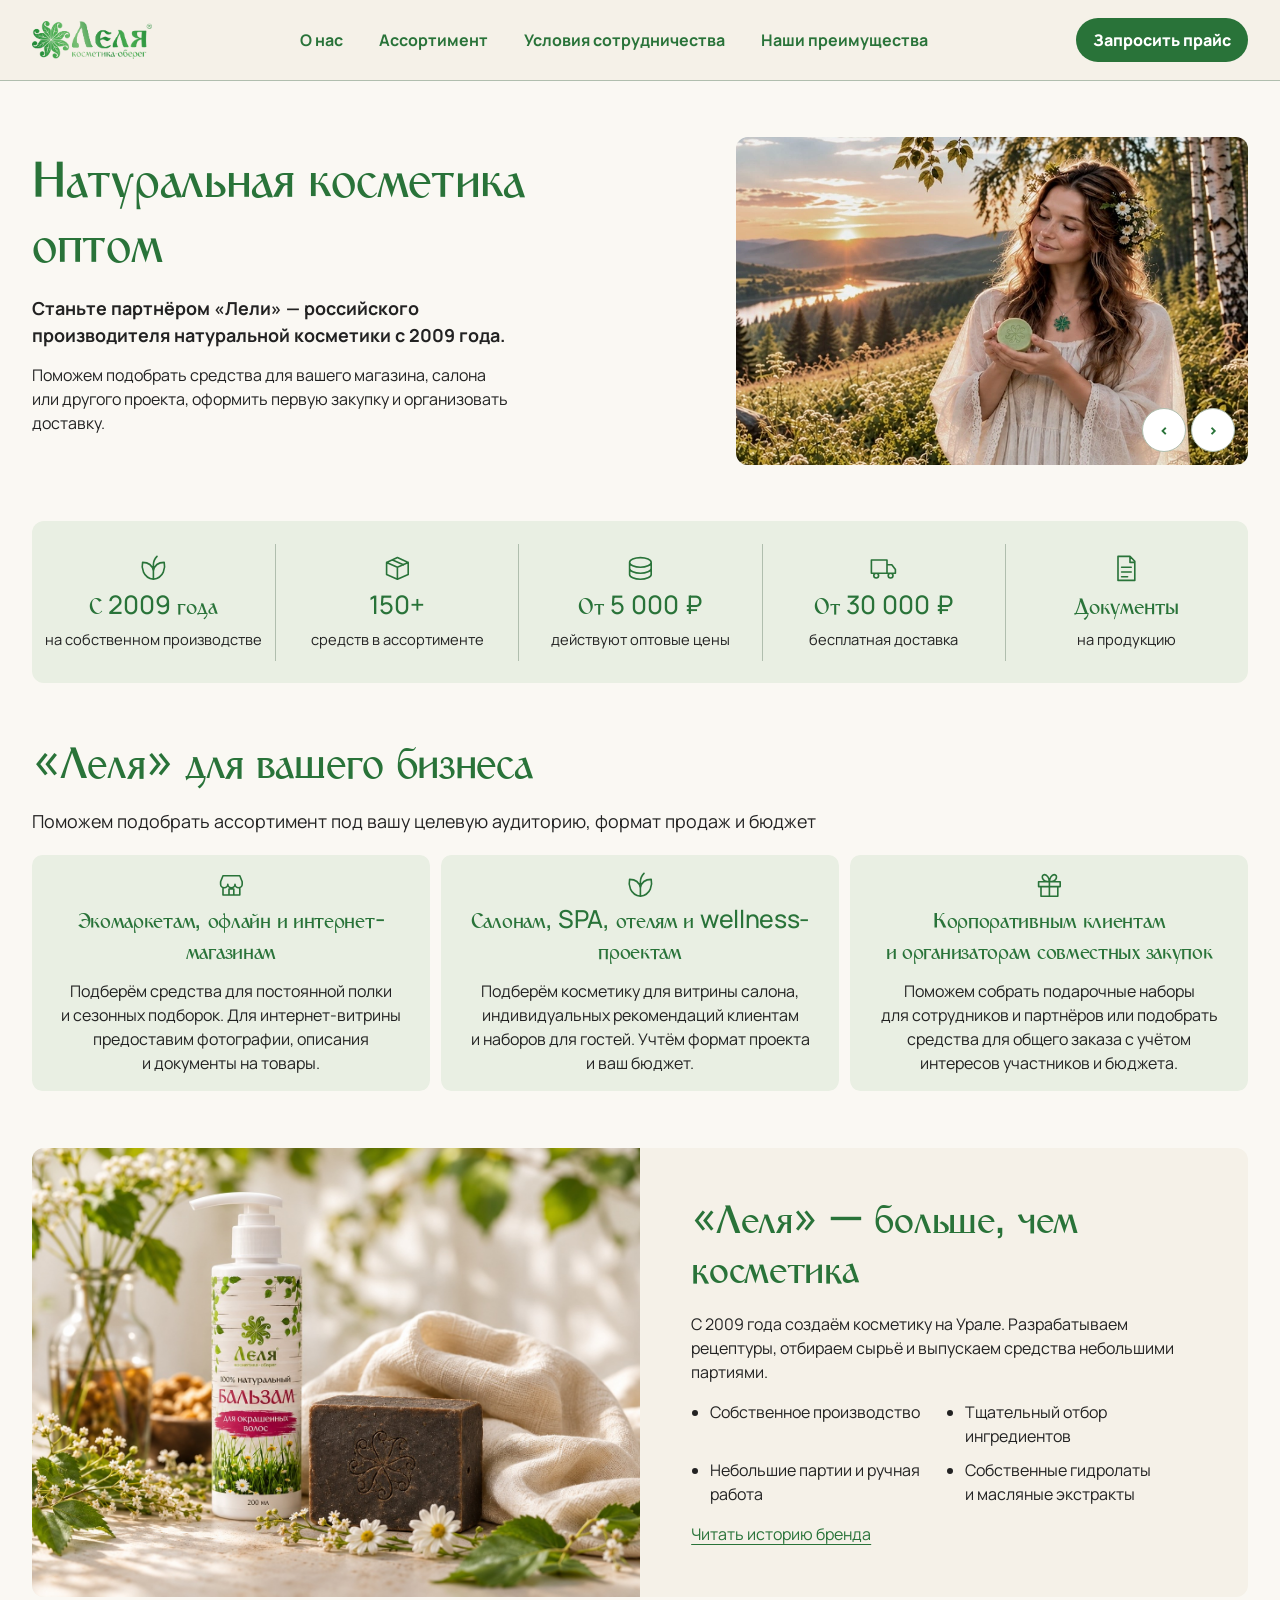
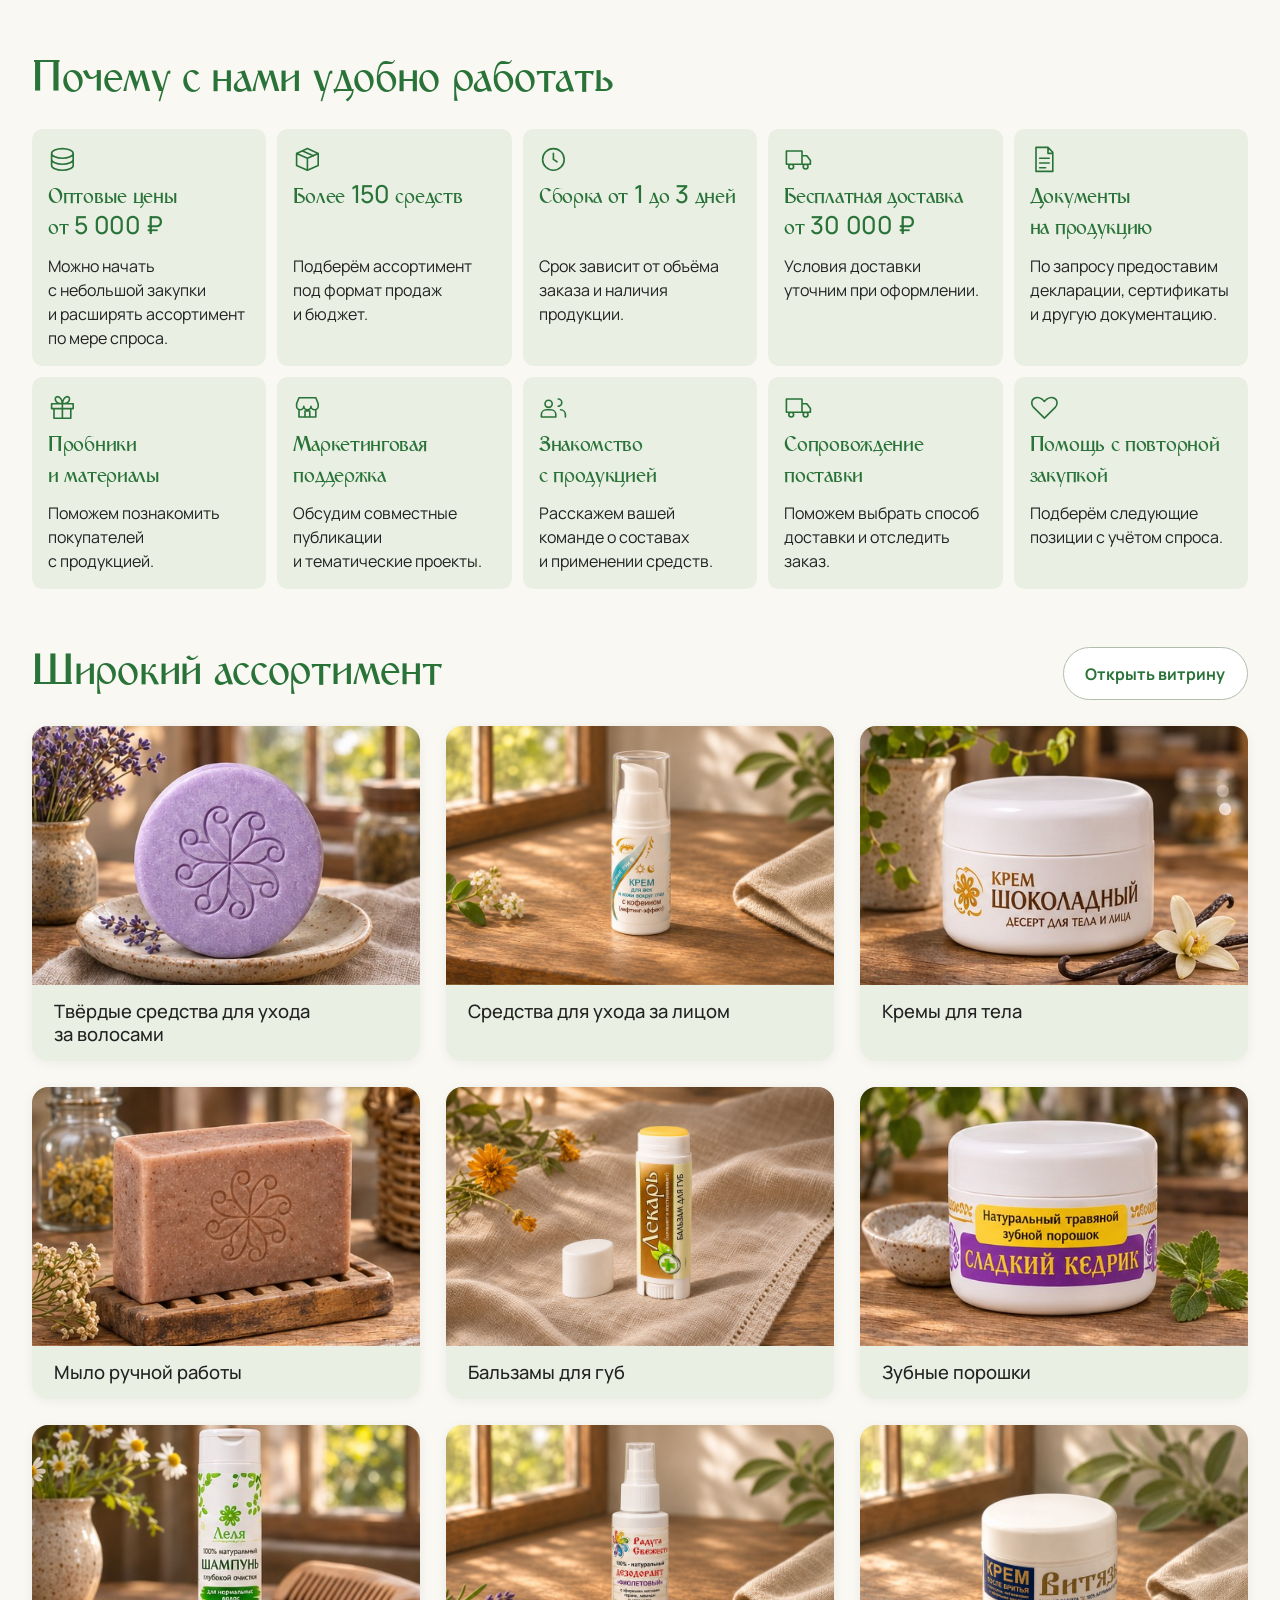
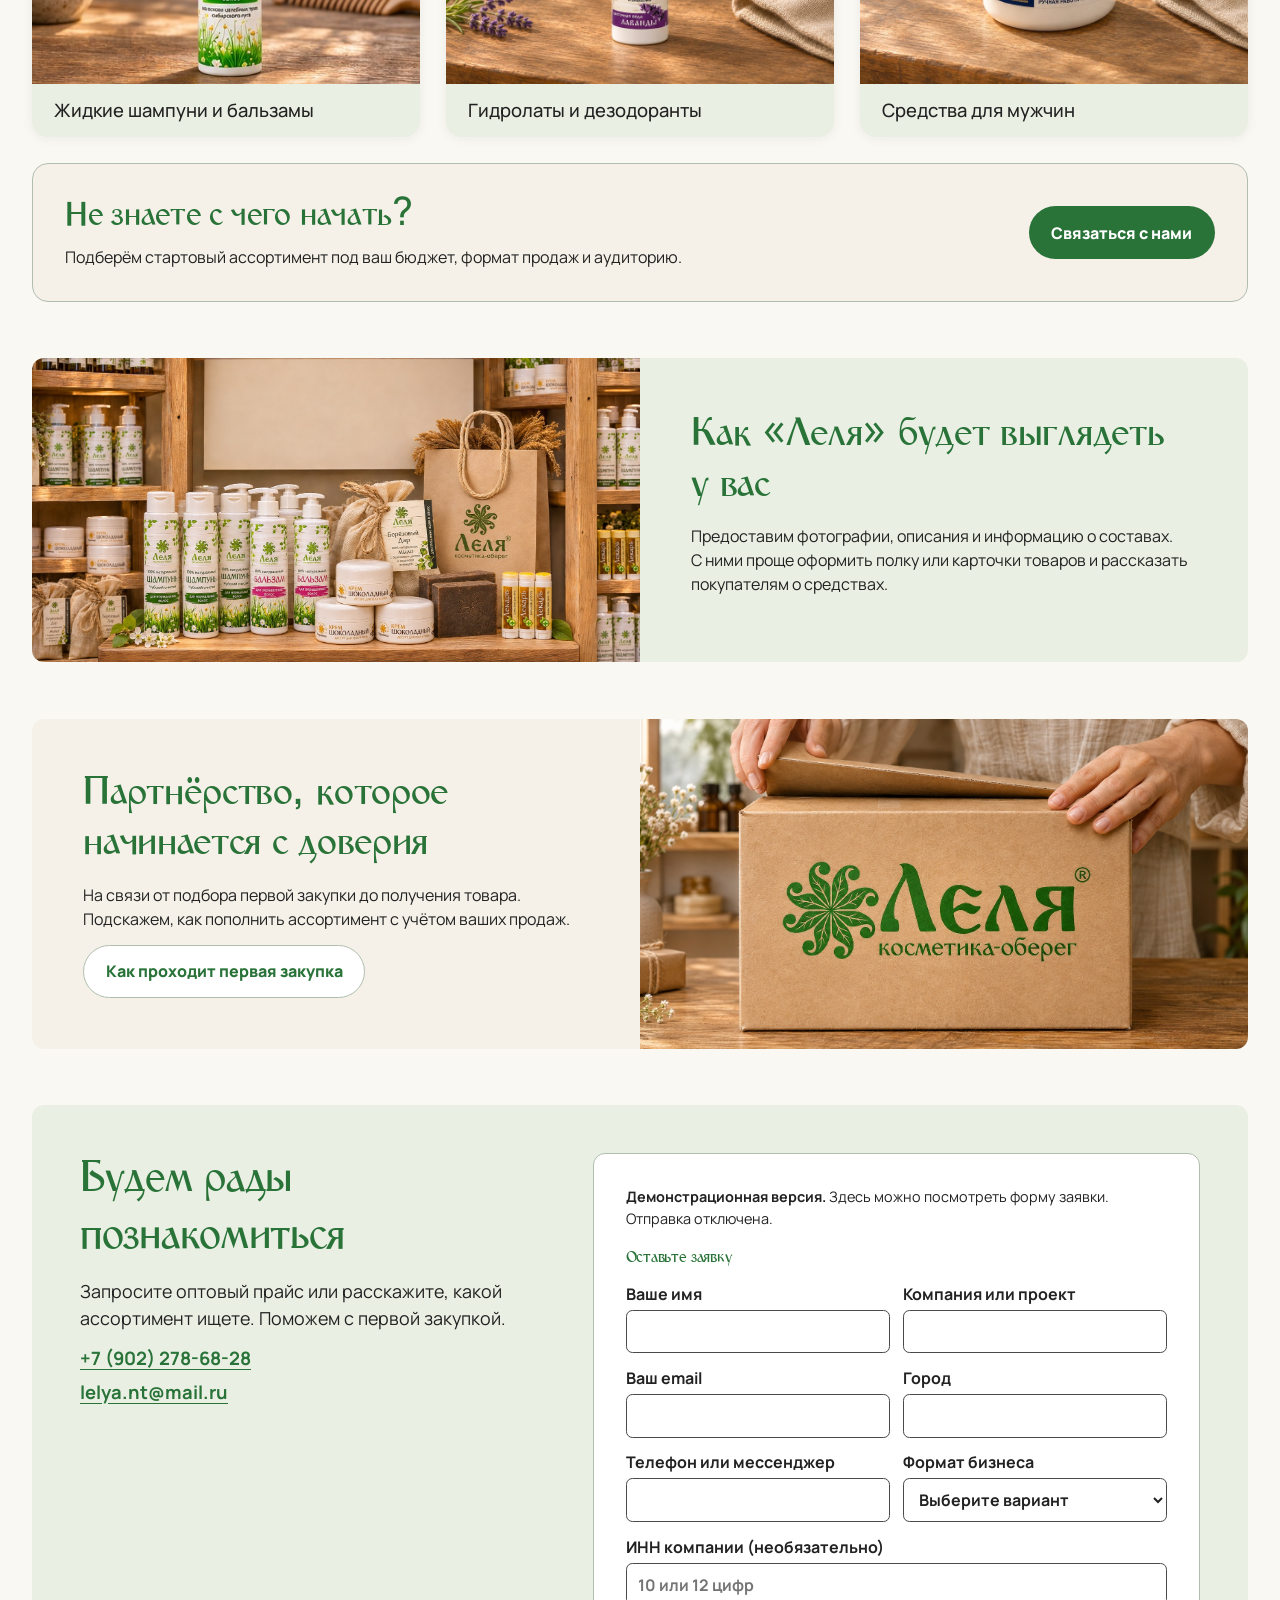
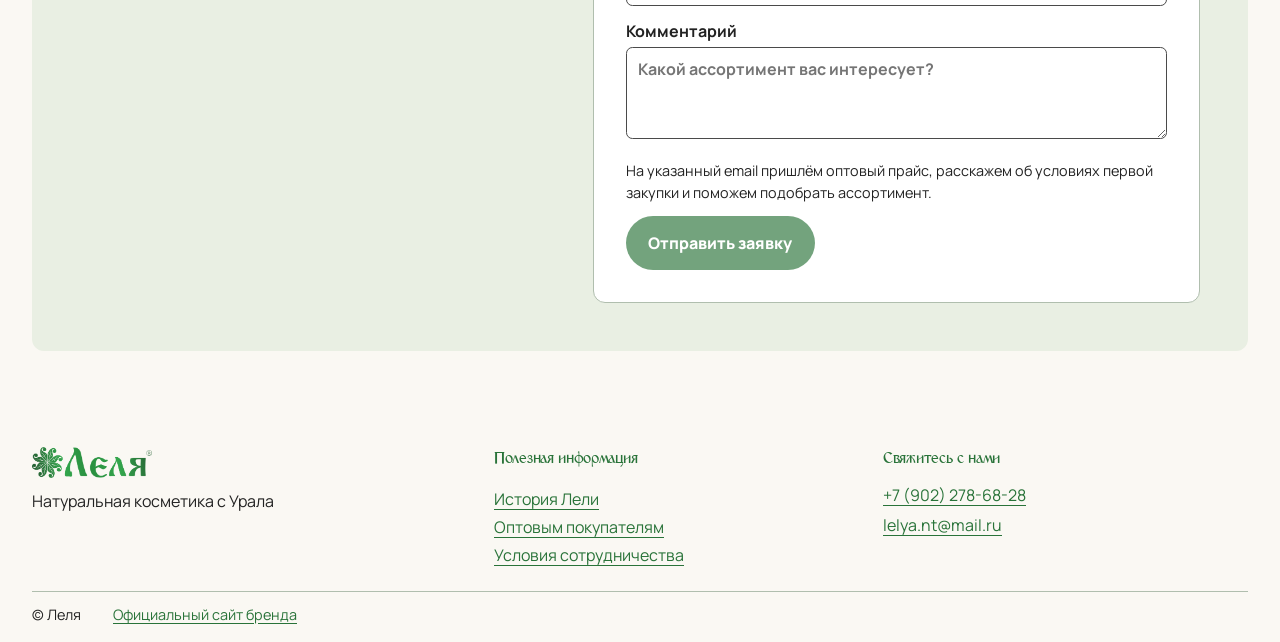
==== index.html @ ae4360c8 "Cap hero image size and version homepage CSS" ====
<!doctype html>
<html lang="ru">
<head>
<meta charset="utf-8">
<meta name="viewport" content="width=device-width, initial-scale=1">
<meta name="description" content="Натуральная косметика «Леля» оптом от производителя с Урала. Запросите прайс и обсудите первую поставку.">
<title>Партнёрам&nbsp;— оптовые закупки натуральной косметики «Леля»</title>
<link rel="icon" href="assets/icon.png">
<link rel="stylesheet" href="https://fonts.googleapis.com/css2?family=Manrope:wght@400;500;600;700;800&amp;display=swap">
<link rel="stylesheet" href="styles.css?v=compact-hero-2">
<script src="carousel.js" defer></script>
</head>
<body id="top" class="partner-home">
<a class="skip" href="#partners">К&nbsp;содержанию</a>
<header class="header">
  <div class="wrap header-inner">
    <a href="#top" aria-label="Леля — начало страницы"><img class="logo" src="assets/logo-header.png" alt="Леля"></a>
    <nav class="desktop-menu" aria-label="Основное меню"><a href="history.html">О&nbsp;нас</a><a href="assortment.html">Ассортимент</a><a href="terms.html">Условия сотрудничества</a><a href="benefits.html">Наши преимущества</a></nav>
    <details class="mobile-menu">
      <summary aria-label="Меню"><span aria-hidden="true"></span></summary>
      <nav aria-label="Основное меню"><a href="history.html">О&nbsp;нас</a><a href="assortment.html">Ассортимент</a><a href="terms.html">Условия сотрудничества</a><a href="benefits.html">Наши преимущества</a></nav>
    </details>
    <a class="button small" href="#contact">Запросить прайс</a>
  </div>
</header>
<main>
  <section id="partners" class="hero wrap" aria-labelledby="hero-title">
    <div class="hero-copy">
      <h1 id="hero-title">Натуральная косметика оптом</h1>
      <p class="intro"><strong>Станьте партнёром «Лели»&nbsp;— российского производителя натуральной косметики с&nbsp;2009&nbsp;года.</strong></p><p>Поможем подобрать средства для&nbsp;вашего магазина, салона или&nbsp;другого проекта, оформить первую закупку и&nbsp;организовать доставку.</p>
    </div>
    <div class="hero-carousel" role="region" aria-label="Косметика «Леля»">
      <img class="carousel-photo carousel-original is-active" src="assets/banner.webp" alt="Фотография из архива бренда «Леля»" fetchpriority="high">
      <img class="carousel-photo" src="assets/hero-daily.jpg" alt="Шампунь, бальзам-кондиционер для жирных волос, мыло, крем и бальзам для губ на столе в мастерской" aria-hidden="true">
      <img class="carousel-photo" src="assets/hero-care.jpg" alt="Два жидких шампуня, фиолетовый твёрдый шампунь и стопка кедрового мыла на столе в мастерской" aria-hidden="true">
      <div class="carousel-controls" hidden>
        <button type="button" data-step="-1" aria-label="Предыдущее фото">‹</button>
        <button type="button" data-step="1" aria-label="Следующее фото">›</button>
      </div>
    </div>
  </section>
  <section class="partner-facts" aria-label="Условия сотрудничества">
    <div class="wrap facts">
      <div><svg class="line-icon" viewBox="0 0 24 24" aria-hidden="true"><path d="M12 21C3 20 2 11 3 7c5 0 8 2 9 7m0 7c9-1 10-10 9-14-5 0-8 2-9 7m0 7V9c0-3 1-5 3-7"/></svg><strong>С&nbsp;2009&nbsp;года</strong><span>на&nbsp;собственном производстве</span></div>
      <div><svg class="line-icon" viewBox="0 0 24 24" aria-hidden="true"><path d="M3 7l9-4 9 4v10l-9 4-9-4Zm0 0 9 4 9-4m-9 4v10m-4-16 9 4"/></svg><strong>150+</strong><span>средств в&nbsp;ассортименте</span></div>
      <div><svg class="line-icon" viewBox="0 0 24 24" aria-hidden="true"><path d="M3 7c0-2 4-4 9-4s9 2 9 4-4 4-9 4-9-2-9-4Zm0 0v5c0 2 4 4 9 4s9-2 9-4V7M3 12v5c0 2 4 4 9 4s9-2 9-4v-5"/></svg><strong>От&nbsp;5&nbsp;000&nbsp;₽</strong><span>действуют оптовые цены</span></div>
      <div><svg class="line-icon" viewBox="0 0 24 24" aria-hidden="true"><path d="M2 5h13v11H2Zm13 4h4l3 4v3h-7M8 18a2 2 0 1 1-4 0 2 2 0 0 1 4 0Zm12 0a2 2 0 1 1-4 0 2 2 0 0 1 4 0Z"/></svg><strong>От&nbsp;30&nbsp;000&nbsp;₽</strong><span>бесплатная доставка</span></div>
      <div><svg class="line-icon" viewBox="0 0 24 24" aria-hidden="true"><path d="M5 2h10l4 4v16H5Zm10 0v5h4M8 11h8m-8 4h8m-8 4h5"/></svg><strong>Документы</strong><span>на&nbsp;продукцию</span></div>
    </div>
  </section>
  <section class="wrap section business" aria-labelledby="business-title">
    <h2 id="business-title">«Леля» для&nbsp;вашего бизнеса</h2>
    <p class="intro">Поможем подобрать ассортимент под&nbsp;вашу целевую аудиторию, формат продаж и&nbsp;бюджет</p>
    <div class="business-grid">
      <article>
        <svg class="line-icon" viewBox="0 0 24 24" aria-hidden="true"><path d="M3 9l2-5h14l2 5M3 9v2a3 3 0 0 0 6 0 3 3 0 0 0 6 0 3 3 0 0 0 6 0V9M5 14v6h14v-6M10 20v-5h4v5"/></svg>
        <h3>Экомаркетам, офлайн и&nbsp;интернет-магазинам</h3>
        <p>Подберём средства для&nbsp;постоянной полки и&nbsp;сезонных подборок. Для&nbsp;интернет-витрины предоставим фотографии, описания и&nbsp;документы на&nbsp;товары.</p>
      </article>
      <article>
        <svg class="line-icon" viewBox="0 0 24 24" aria-hidden="true"><path d="M12 21C3 20 2 11 3 7c5 0 8 2 9 7m0 7c9-1 10-10 9-14-5 0-8 2-9 7m0 7V9c0-3 1-5 3-7"/></svg>
        <h3>Салонам, SPA, отелям и&nbsp;wellness-проектам</h3>
        <p>Подберём косметику для&nbsp;витрины салона, индивидуальных рекомендаций клиентам и&nbsp;наборов для&nbsp;гостей. Учтём формат проекта и&nbsp;ваш бюджет.</p>
      </article>
      <article>
        <svg class="line-icon" viewBox="0 0 24 24" aria-hidden="true"><path d="M3 9h18v4H3zm2 4v8h14v-8m-7-4v12m0-12C5 9 5 3 8 3c2 0 4 3 4 6Zm0 0c7 0 7-6 4-6-2 0-4 3-4 6Z"/></svg>
        <h3>Корпоративным клиентам и&nbsp;организаторам совместных закупок</h3>
        <p>Поможем собрать подарочные наборы для&nbsp;сотрудников и&nbsp;партнёров или&nbsp;подобрать средства для&nbsp;общего заказа с&nbsp;учётом интересов участников и&nbsp;бюджета.</p>
      </article>
    </div>
  </section>
  <section id="about" class="wrap brand-story" aria-labelledby="history-title">
    <img src="assets/partner-brand.jpg" alt="Бальзам для окрашенных волос и дегтярное мыло «Берёзовый дар» среди трав и цветов" loading="lazy" width="1536" height="1024">
    <div class="brand-story-copy">
      <h2 id="history-title">«Леля»&nbsp;— больше, чем косметика</h2>
      <p>С&nbsp;2009&nbsp;года создаём косметику на&nbsp;Урале. Разрабатываем рецептуры, отбираем сырьё и&nbsp;выпускаем средства небольшими партиями.</p>
      <ul class="brand-values"><li>Собственное производство</li><li>Тщательный отбор ингредиентов</li><li>Небольшие партии и&nbsp;ручная работа</li><li>Собственные гидролаты и&nbsp;масляные экстракты</li></ul>
      <a href="history.html">Читать историю бренда</a>
    </div>
  </section>
  <section class="wrap section" aria-labelledby="benefits-title">
    <h2 id="benefits-title">Почему с&nbsp;нами удобно работать</h2>
    <div class="benefits-grid">
      <a class="benefit-link" href="terms.html"><svg class="line-icon" viewBox="0 0 24 24" aria-hidden="true"><path d="M3 7c0-2 4-4 9-4s9 2 9 4-4 4-9 4-9-2-9-4Zm0 0v5c0 2 4 4 9 4s9-2 9-4V7M3 12v5c0 2 4 4 9 4s9-2 9-4v-5"/></svg><h3>Оптовые цены от&nbsp;5&nbsp;000&nbsp;₽</h3><p>Можно начать с&nbsp;небольшой закупки и&nbsp;расширять ассортимент по&nbsp;мере спроса.</p></a>
      <article><svg class="line-icon" viewBox="0 0 24 24" aria-hidden="true"><path d="M3 7l9-4 9 4v10l-9 4-9-4Zm0 0 9 4 9-4m-9 4v10m-4-16 9 4"/></svg><h3>Более 150 средств</h3><p>Подберём ассортимент под&nbsp;формат продаж и&nbsp;бюджет.</p></article>
      <a class="benefit-link" href="terms.html#packing"><svg class="line-icon" viewBox="0 0 24 24" aria-hidden="true"><path d="M12 7v5l3 2m6-2a9 9 0 1 1-18 0 9 9 0 0 1 18 0Z"/></svg><h3>Сборка от&nbsp;1 до&nbsp;3&nbsp;дней</h3><p>Срок зависит от&nbsp;объёма заказа и&nbsp;наличия продукции.</p></a>
      <a class="benefit-link" href="terms.html#shipping"><svg class="line-icon" viewBox="0 0 24 24" aria-hidden="true"><path d="M2 5h13v11H2Zm13 4h4l3 4v3h-7M8 18a2 2 0 1 1-4 0 2 2 0 0 1 4 0Zm12 0a2 2 0 1 1-4 0 2 2 0 0 1 4 0Z"/></svg><h3>Бесплатная доставка от&nbsp;30&nbsp;000&nbsp;₽</h3><p>Условия доставки уточним при&nbsp;оформлении.</p></a>
      <article><svg class="line-icon" viewBox="0 0 24 24" aria-hidden="true"><path d="M5 2h10l4 4v16H5Zm10 0v5h4M8 11h8m-8 4h8m-8 4h5"/></svg><h3>Документы на&nbsp;продукцию</h3><p>По&nbsp;запросу предоставим декларации, сертификаты и&nbsp;другую документацию.</p></article>
      <article><svg class="line-icon" viewBox="0 0 24 24" aria-hidden="true"><path d="M3 9h18v4H3zm2 4v8h14v-8m-7-4v12m0-12C5 9 5 3 8 3c2 0 4 3 4 6Zm0 0c7 0 7-6 4-6-2 0-4 3-4 6Z"/></svg><h3>Пробники и&nbsp;материалы</h3><p>Поможем познакомить покупателей с&nbsp;продукцией.</p></article>
      <article><svg class="line-icon" viewBox="0 0 24 24" aria-hidden="true"><path d="M3 9l2-5h14l2 5M3 9v2a3 3 0 0 0 6 0 3 3 0 0 0 6 0 3 3 0 0 0 6 0V9M5 14v6h14v-6M10 20v-5h4v5"/></svg><h3>Маркетинговая поддержка</h3><p>Обсудим совместные публикации и&nbsp;тематические проекты.</p></article>
      <article><svg class="line-icon" viewBox="0 0 24 24" aria-hidden="true"><path d="M8 12a3 3 0 1 0 0-6 3 3 0 0 0 0 6Zm8-1a3 3 0 1 0 0-6m-2 15v-2a4 4 0 0 0-4-4H6a4 4 0 0 0-4 4v2Zm8 0v-2a4 4 0 0 0-4-4"/></svg><h3>Знакомство с&nbsp;продукцией</h3><p>Расскажем вашей команде о&nbsp;составах и&nbsp;применении средств.</p></article>
      <article><svg class="line-icon" viewBox="0 0 24 24" aria-hidden="true"><path d="M2 5h13v11H2Zm13 4h4l3 4v3h-7M8 18a2 2 0 1 1-4 0 2 2 0 0 1 4 0Zm12 0a2 2 0 1 1-4 0 2 2 0 0 1 4 0Z"/></svg><h3>Сопровождение поставки</h3><p>Поможем выбрать способ доставки и&nbsp;отследить заказ.</p></article>
      <article><svg class="line-icon" viewBox="0 0 24 24" aria-hidden="true"><path d="M12 21 3 12C-2 6 6 0 12 7c6-7 14-1 9 5Z"/></svg><h3>Помощь с&nbsp;повторной закупкой</h3><p>Подберём следующие позиции с&nbsp;учётом спроса.</p></article>
    </div>
  </section>
  <section id="assortment" class="assortment section" aria-labelledby="assortment-title">
    <div class="wrap">
      <div class="assortment-heading"><h2 id="assortment-title">Широкий ассортимент</h2><a class="button button-light" href="assortment.html">Открыть витрину</a></div>
      <div class="assortment-grid">
        <article class="assortment-card">
          <img src="assets/assortment/hair.jpg" width="508" height="337" loading="lazy" decoding="async" alt="">
          <h3>Твёрдые средства для&nbsp;ухода за&nbsp;волосами</h3>
        </article>
        <article class="assortment-card">
          <img src="assets/assortment/face.jpg" width="900" height="600" loading="lazy" decoding="async" alt="Крем для век «Ясные Очи»">
          <h3>Средства для&nbsp;ухода за&nbsp;лицом</h3>
        </article>
        <article class="assortment-card">
          <img src="assets/assortment/body.jpg" width="508" height="337" loading="lazy" decoding="async" alt="">
          <h3>Кремы для&nbsp;тела</h3>
        </article>
        <article class="assortment-card">
          <img src="assets/assortment/soap.jpg" width="508" height="338" loading="lazy" decoding="async" alt="">
          <h3>Мыло ручной работы</h3>
        </article>
        <article class="assortment-card">
          <img src="assets/assortment/lips.jpg" width="900" height="600" loading="lazy" decoding="async" alt="Белый тубус бальзама «Лекарь» с колпачком рядом">
          <h3>Бальзамы для&nbsp;губ</h3>
        </article>
        <article class="assortment-card">
          <img src="assets/assortment/powder.jpg" width="508" height="338" loading="lazy" decoding="async" alt="">
          <h3>Зубные порошки</h3>
        </article>
        <article class="assortment-card">
          <img src="assets/assortment/shampoo.jpg" width="508" height="337" loading="lazy" decoding="async" alt="">
          <h3>Жидкие шампуни и&nbsp;бальзамы</h3>
        </article>
        <article class="assortment-card">
          <img src="assets/assortment/deodorant.jpg" width="900" height="600" loading="lazy" decoding="async" alt="Дезодорант-спрей «Фиолетовый»">
          <h3>Гидролаты и&nbsp;дезодоранты</h3>
        </article>
        <article class="assortment-card">
          <img src="assets/assortment/vityaz.jpg" width="900" height="600" loading="lazy" decoding="async" alt="Крем после бритья с ментолом «Витязь»">
          <h3>Средства для&nbsp;мужчин</h3>
        </article>
      </div>
      <div class="assortment-action">
        <div><h3>Не&nbsp;знаете с&nbsp;чего начать?</h3><p>Подберём стартовый ассортимент под&nbsp;ваш бюджет, формат продаж и&nbsp;аудиторию.</p></div>
        <a class="button" href="#contact">Связаться с&nbsp;нами</a>
      </div>
    </div>
  </section>
  <section class="wrap shelf-story" aria-labelledby="shelf-title">
    <img src="assets/partner-shelf.jpg" alt="Пример выкладки шампуней, бальзамов, кремов и мыла «Леля» на деревянных полках" loading="lazy" width="1774" height="887">
    <div class="brand-story-copy">
      <h2 id="shelf-title">Как «Леля» будет выглядеть у&nbsp;вас</h2>
      <p>Предоставим фотографии, описания и&nbsp;информацию о&nbsp;составах. С&nbsp;ними проще оформить полку или&nbsp;карточки товаров и&nbsp;рассказать покупателям о&nbsp;средствах.</p>
    </div>
  </section>
  <section class="wrap trust-story" aria-labelledby="trust-title">
    <div class="brand-story-copy">
      <h2 id="trust-title">Партнёрство, которое начинается с&nbsp;доверия</h2>
      <p>На&nbsp;связи от&nbsp;подбора первой закупки до&nbsp;получения товара. Подскажем, как пополнить ассортимент с&nbsp;учётом ваших продаж.</p>
      <a class="button button-light" href="terms.html#steps-title">Как проходит первая закупка</a>
    </div>
    <img src="assets/partner-shipping.jpg" alt="Упаковка заказа в фирменную коробку «Леля»" loading="lazy" width="1774" height="887">
  </section>
  <section id="contact" class="contact section" aria-labelledby="contact-title">
    <div class="wrap split">
      <div>
        <h2 id="contact-title">Будем рады познакомиться</h2>
        <p class="intro">Запросите оптовый прайс или&nbsp;расскажите, какой ассортимент ищете. Поможем с&nbsp;первой закупкой.</p>
        <address><a href="tel:+79022786828">+7 (902) 278-68-28</a><a href="mailto:lelya.nt@mail.ru">lelya.nt@mail.ru</a></address>
      </div>
      <div class="demo-request" aria-label="Демонстрационная форма"><p class="form-note"><strong>Демонстрационная версия.</strong> Здесь можно посмотреть форму заявки. Отправка отключена.</p>
        <h3>Оставьте заявку</h3>
        <div class="request-fields">
          <label>Ваше имя <input name="name" autocomplete="name" required maxlength="100"></label>
          <label>Компания или&nbsp;проект <input name="company" autocomplete="organization" maxlength="120"></label>
          <label>Ваш email <input type="email" name="email" autocomplete="email" required maxlength="254"></label>
          <label>Город <input name="city" autocomplete="address-level2" maxlength="100"></label>
          <label>Телефон или&nbsp;мессенджер <input name="direct_contact" maxlength="120"></label>
          <label>Формат бизнеса <select name="business"><option value="">Выберите вариант</option><option>Магазин</option><option>Салон или&nbsp;SPA</option><option>Интернет-магазин</option><option>Маркетплейс</option><option>Отель</option><option>Совместные закупки</option><option>Корпоративный клиент</option><option>Другое</option></select></label>
          <label class="request-wide">ИНН компании (необязательно) <input name="inn" inputmode="numeric" pattern="[0-9]{10}|[0-9]{12}" maxlength="12" title="Введите 10 или 12 цифр" placeholder="10 или 12 цифр"></label>
          <label class="request-wide">Комментарий <textarea name="message" rows="3" maxlength="1000" placeholder="Какой ассортимент вас интересует?"></textarea></label>
        </div>
        <div hidden><label>Сайт компании <input name="website" tabindex="-1" autocomplete="off"></label></div>
        <p class="form-note">На&nbsp;указанный email пришлём оптовый прайс, расскажем об&nbsp;условиях первой закупки и&nbsp;поможем подобрать ассортимент.</p>
        <button type="button" class="button" disabled>Отправить заявку</button>
        <p class="form-note" role="status" id="request-status"></p>
      </div>
    </div>
  </section>
</main>
<footer class="footer">
  <div class="wrap footer-grid">
    <div><a href="#top"><img class="logo" src="assets/logo.png" alt="Леля"></a><p>Натуральная косметика с&nbsp;Урала</p></div>
    <nav aria-label="Полезная информация"><h3>Полезная информация</h3><a href="#about">История Лели</a><a href="#partners">Оптовым покупателям</a><a href="terms.html">Условия сотрудничества</a></nav>
    <div><h3>Свяжитесь с&nbsp;нами</h3><address><a href="tel:+79022786828">+7 (902) 278-68-28</a><a href="mailto:lelya.nt@mail.ru">lelya.nt@mail.ru</a></address></div>
  </div>
  <div class="wrap footer-bottom"><span>©&nbsp;Леля</span><a href="https://milelya.ru/">Официальный сайт бренда</a></div>
</footer>
</body>
</html>
---- styles.css ----
@font-face {
  font-family: Milelya;
  src: url("assets/Milelya.woff2") format("woff2");
  font-style: normal;
  font-weight: 500;
  font-display: swap;
}

:root {
  --ink: #222222;
  --green: #297339;
  --deep: var(--green);
  --cream: #faf8f3;
  --header-cream: #f5f1e8;
  --mist: #e9efe3;
  --line: #b0beae;
  --white: #ffffff;
  --field-line: #4a4a4a;
  --error-ink: #822929;
  --error-background: #f9f2ef;
  --heading-font: Milelya, Manrope, system-ui, sans-serif;
  --section-gap: clamp(2.25rem, 4.4vw, 4rem);
  color: var(--ink);
  background: var(--cream);
  font: 100%/1.5 Manrope, system-ui, sans-serif;
}
* { box-sizing: border-box; }
body { margin: 0; }
html { scroll-padding-top: 6.5rem; }
img { display: block; max-width: 100%; }
a { color: var(--deep); text-underline-offset: .23em; }
a:hover { text-decoration-thickness: 2px; }
:focus-visible { outline: 3px solid var(--green); outline-offset: 4px; }
p { margin: 0 0 .85rem; }
h1, h2, h3 { margin: 0 0 .75rem; font-family: var(--heading-font); font-weight: 500; line-height: 1.1; letter-spacing: -.3px; color: var(--deep); }
h1 { font-size: clamp(2.9rem, 6vw, 5.6rem); }
h2 { font-size: clamp(2.2rem, 4vw, 3.8rem); }
h3 { font-size: 1.2rem; line-height: 1.25; }
.wrap { width: min(76rem, calc(100% - 3rem)); margin-inline: auto; }
.section { padding-block: var(--section-gap); }
.skip { position: absolute; top: .5rem; left: .5rem; transform: translateY(-200%); padding: .6rem; background: white; z-index: 4; }
.skip:focus { transform: none; }
.header { position: sticky; top: 0; z-index: 3; background: var(--header-cream); border-bottom: 1px solid var(--line); }
.header-inner { min-height: 5rem; display: flex; justify-content: space-between; align-items: center; gap: 1rem; }
.logo { width: 7.5rem; height: auto; }
.desktop-menu { display: flex; align-items: center; gap: clamp(.25rem, .8vw, .75rem); }
.mobile-menu { display: none; }
.header nav a { padding: .45rem .75rem; border: 1px solid transparent; border-radius: .65rem; text-decoration: none; font-weight: 700; }
.header nav a:hover { background: var(--mist); }
.header nav a[aria-current] { border-color: var(--line); background: var(--white); }
.button { display: inline-flex; align-items: center; justify-content: center; padding: .85rem 1.35rem; border: 1px solid transparent; border-radius: 2rem; background: var(--green); color: var(--white); font: inherit; font-weight: 800; text-decoration: none; cursor: pointer; }
.button:hover { text-decoration: underline; }
.small { padding: .55rem 1rem; }
@media (prefers-reduced-motion: no-preference) {
  .header-inner > .button { animation: header-price-pulse 5s ease-in-out 4.5s infinite; }
}
@keyframes header-price-pulse {
  0%, 20%, 100% { scale: 1; }
  10% { scale: 1.1; }
}
.hero { display: grid; grid-template-columns: 1fr 1fr; align-items: center; gap: clamp(1.4rem, 4vw, 4rem); padding-block: clamp(2rem, 6vw, 5rem) 3rem; }
.hero-image { width: 100%; height: 100%; min-height: 24rem; max-height: 33rem; object-fit: cover; object-position: 66% center; border-radius: .75rem; background: var(--mist); }
.hero-carousel {
  position: relative;
  width: 100%;
  height: 100%;
  min-height: 24rem;
  max-height: 33rem;
  overflow: hidden;
  touch-action: pan-y pinch-zoom;
  isolation: isolate;
  border-radius: .75rem;
  background: var(--mist);
}
.carousel-photo {
  position: absolute;
  inset: 0;
  width: 100%;
  height: 100%;
  object-fit: cover;
  object-position: center 45%;
  opacity: 0;
  transition: opacity .55s ease;
}
.carousel-photo.is-active { opacity: 1; }
.carousel-original { object-position: 66% center; }
.carousel-controls {
  position: absolute;
  right: .8rem;
  bottom: .8rem;
  display: flex;
  gap: .35rem;
}
.carousel-controls[hidden] { display: none; }
.carousel-controls button {
  min-width: 2.75rem;
  min-height: 2.75rem;
  padding: .25rem .7rem;
  border: 1px solid var(--line);
  border-radius: 2rem;
  background: var(--white);
  color: var(--deep);
  font: inherit;
  font-weight: 800;
  cursor: pointer;
}
@media (prefers-reduced-motion: reduce) {
  .carousel-photo { transition: none; }
}
.eyebrow { color: var(--green); font-size: .9rem; font-weight: 800; letter-spacing: .085em; text-transform: uppercase; }
.intro { max-width: 36rem; font-size: 1.12rem; }
.facts, .partner-copy { grid-column: 1 / -1; }
.facts { display: grid; grid-template-columns: repeat(4, 1fr); padding: 1rem; background: var(--mist); border-radius: .75rem; }
.facts div { padding: .65rem 1rem; }
.facts div + div { border-left: 1px solid var(--line); }
.facts strong, .facts span { display: block; }
.facts strong { font-family: var(--heading-font); font-weight: 500; font-size: clamp(1.4rem, 3vw, 2.4rem); color: var(--deep); }
.facts span { font-size: .92rem; }
.partner-copy, .split { display: grid; grid-template-columns: 1fr 1fr; gap: clamp(1rem, 5vw, 5rem); }
.partner-copy { align-items: start; }
.partner-copy h2 { font-size: clamp(2rem, 3.5vw, 3rem); }
.header-inner > .button:hover, .assortment-action .button:hover, .button-light:hover { text-decoration: none; }
@media (hover: hover) and (pointer: fine) and (prefers-reduced-motion: no-preference) {
  .assortment-action .button, .button-light { transition: scale .2s ease; }
  .assortment-action .button:hover, .button-light:hover { scale: 1.045; }
}
.button-outline { background: transparent; border-color: var(--green); color: var(--green); }
.button-outline:hover { background: var(--mist); }
.button-light { border-color: var(--line); background: var(--white); color: var(--green); text-align: center; }
.button-light:hover { background: var(--mist); }
.assortment-grid {
  display: grid;
  grid-template-columns: repeat(3, minmax(0, 1fr));
  gap: clamp(.85rem, 2vw, 1.6rem);
  margin-top: 1.5rem;
}
.assortment-card {
  display: grid;
  grid-template-rows: auto 1fr;
  min-width: 0;
  overflow: hidden;
  border-radius: 1rem;
  background: var(--mist);
  box-shadow: 0 2px 12px rgb(34 34 34 / 6%);
}
.assortment-card img { width: 100%; height: auto; aspect-ratio: 3 / 2; object-fit: cover; }
.assortment-card h3 {
  margin: 0;
  padding: .95rem clamp(1rem, 2vw, 1.4rem);
  color: var(--ink);
  font-family: Manrope, system-ui, sans-serif;
  font-size: clamp(1rem, 1.5vw, 1.15rem);
  font-weight: 500;
  line-height: 1.25;
  letter-spacing: normal;
  overflow-wrap: break-word;
}
.assortment-action { display: flex; flex-wrap: wrap; align-items: center; gap: .8rem 1.4rem; margin-top: 1.65rem; }
.assortment-action p { margin: 0; }
.assortment-heading { display: flex; align-items: center; justify-content: space-between; flex-wrap: wrap; gap: .5rem 1rem; }
.assortment-heading h2 { margin: 0; }
.assortment-heading a { font-weight: 700; }
.catalog-tools { margin-top: 1.5rem; }
#catalog > .intro { max-width: none; }
.catalog-filters { display: flex; flex-wrap: wrap; gap: .5rem; margin-top: .9rem; }
.catalog-tools[hidden], .catalog-grid [hidden], #catalog-more[hidden] { display: none; }
.catalog-filters button {
  padding: .5rem .9rem;
  border: 1px solid var(--line);
  border-radius: 2rem;
  background: var(--white);
  color: var(--ink);
  font: inherit;
  font-weight: 700;
  cursor: pointer;
}
.catalog-filters button:hover { border-color: var(--green); }
.catalog-filters button[aria-pressed="true"] { border-color: var(--green); background: var(--green); color: var(--white); }
.catalog-card-copy { padding: 1rem 1.25rem; }
.catalog-card-copy h2 { margin: 0; color: var(--ink); font: 500 1rem/1.3 Manrope, system-ui, sans-serif; letter-spacing: normal; }
.catalog-grid { grid-template-columns: repeat(4, minmax(0, 1fr)); }
.catalog-photo {
  width: 100%;
  aspect-ratio: 3 / 4;
  overflow: hidden;
  background: var(--white);
}
.catalog-grid .catalog-photo img {
  width: 100%;
  height: 100%;
  aspect-ratio: auto;
  object-fit: contain;
}
.catalog-card-copy { border-top: 1px solid var(--line); background: var(--white); }
#catalog-count { margin: .85rem 0 0; }
#catalog-more { display: flex; margin: 1.5rem auto 0; }
#catalog .assortment-action { justify-content: space-between; padding: clamp(1.2rem, 3vw, 2rem); border-radius: 1rem; background: var(--header-cream); }
#catalog .assortment-action h2 { font-size: clamp(1.6rem, 3vw, 2.4rem); }
.history { background: var(--mist); }
.timeline article { padding: 1rem 0; border-top: 1px solid var(--line); }
.timeline p { margin-bottom: 0; }
.terms-title { font-size: clamp(2.35rem, 5vw, 4.5rem); }
.terms-steps { margin-block: var(--section-gap); }
.terms-action { margin: 1.5rem 0 0; }
.terms-grid { display: grid; gap: 1rem; margin-top: 1.5rem; }
.terms-card { position: relative; display: grid; grid-template-columns: minmax(0, 3fr) minmax(0, 2fr); align-items: stretch; overflow: hidden; border: 1px solid var(--line); border-radius: .75rem; background: var(--mist); box-shadow: 0 3px 12px rgb(34 34 34 / 8%); }
@media (hover: hover) and (pointer: fine) and (prefers-reduced-motion: no-preference) {
  .terms-card, .benefit-link { transition: scale .25s ease, box-shadow .25s ease; }
  .terms-card:hover, .benefit-link:hover {
    z-index: 1;
    scale: 1.012;
    box-shadow: 0 7px 19px rgb(34 34 34 / 12%);
  }
}
.terms-copy { align-self: center; padding: clamp(1rem, 4vw, 3rem); }
.terms-copy h2 { font-size: clamp(1.75rem, 3vw, 2.8rem); }
.terms-copy p { margin: 0; max-width: 38rem; }
.terms-card img { width: 100%; height: 100%; min-height: 12rem; aspect-ratio: 2 / 1; object-fit: cover; }
form, .demo-request { background: var(--white); padding: clamp(1rem, 3vw, 2rem); border: 1px solid var(--line); border-radius: .75rem; }
.contact { background: var(--mist); }
address { display: grid; justify-items: start; gap: .35rem; font-style: normal; }
.contact address { font-size: 1.15rem; font-weight: 700; }
form label, .demo-request label { display: grid; gap: .25rem; margin-bottom: .8rem; font-weight: 700; }
input, textarea { width: 100%; border: 1px solid var(--field-line); border-radius: .4rem; background: var(--white); padding: .55rem .7rem; color: var(--ink); font: inherit; }
textarea { resize: vertical; }
.form-note { margin: .55rem 0 0; font-size: .9rem; }
.form-note + .button { margin-top: .8rem; }
#request-status:empty { margin: 0; }
#request-status[data-error] { padding: .45rem .65rem; border-radius: .4rem; background: var(--error-background); color: var(--error-ink); }
.footer { padding-block: 2.5rem 1rem; }
.footer-grid { display: grid; grid-template-columns: 1.2fr 1fr 1fr; gap: 1.5rem; }
.footer-grid nav { display: grid; justify-items: start; align-content: start; gap: .25rem; }
.footer-grid p { margin-top: .7rem; }
.footer-bottom { display: flex; flex-wrap: wrap; gap: .6rem 2rem; border-top: 1px solid var(--line); margin-top: 1.5rem; padding-top: .75rem; font-size: .9rem; }
.partner-home main, #history { display: grid; row-gap: var(--section-gap); padding-block: var(--section-gap); }
.partner-home main > section, #history > section { padding-block: 0; }
#history > .history { padding-block: clamp(1.5rem, 3vw, 2.75rem); }
.partner-home .hero {
  grid-template-columns: minmax(0, .9fr) minmax(0, 1.1fr);
  gap: clamp(1.25rem, 4vw, 3.5rem);
}
.partner-home h1 { font-size: clamp(2.65rem, 4.6vw, 4.8rem); }
.partner-home .hero-copy > p:not(.eyebrow) { max-width: 35rem; }
.partner-home .hero-carousel { justify-self: end; width: min(100%, 32rem); height: auto; min-height: 0; max-height: none; aspect-ratio: 25 / 16; }
.line-icon { display: block; width: 1.8rem; height: 1.8rem; fill: none; stroke: var(--green); stroke-width: 1.35; stroke-linecap: round; stroke-linejoin: round; }
.partner-facts .facts {
  grid-template-columns: repeat(5, minmax(0, 1fr));
  padding: 1.4rem 0;
  border-radius: .75rem;
  text-align: center;
}
.partner-facts .facts div { padding: .65rem .5rem; }
.partner-facts .line-icon { margin: 0 auto .45rem; }
.partner-facts .facts strong { font-size: clamp(1.15rem, 2vw, 1.8rem); }
.business-grid, .benefits-grid {
  display: grid;
  grid-template-columns: repeat(3, minmax(0, 1fr));
  gap: .7rem;
  margin-top: 1.25rem;
}
.benefits-grid { grid-template-columns: repeat(5, minmax(0, 1fr)); }
.business .intro { max-width: none; }
.business-grid article, .benefits-grid article, .benefit-link {
  padding: 1rem;
  border-radius: .65rem;
  background: var(--mist);
  overflow-wrap: break-word;
}
.benefit-link { display: block; position: relative; color: inherit; text-decoration: none; }
.benefit-link:focus-visible h3 { text-decoration: underline; text-underline-offset: .2em; }
.business-grid article { text-align: center; }
.business-grid .line-icon { margin: 0 auto .75rem; }
.benefits-grid .line-icon { margin-bottom: .75rem; }
.business-grid h3, .benefits-grid h3 { font-size: clamp(1.2rem, 2vw, 1.55rem); overflow-wrap: break-word; }
.business-grid p, .benefits-grid p { margin: 0; }
@supports (grid-template-rows: subgrid) {
  .business-grid > article, .benefits-grid > article, .benefits-grid > .benefit-link, .partner-steps > li {
    display: grid;
    grid-row: span 3;
    grid-template-rows: subgrid;
    row-gap: .55rem;
    align-items: start;
  }
  .business-grid .line-icon { margin: 0 auto; }
  .benefits-grid .line-icon, .business-grid h3, .benefits-grid h3,
  .partner-steps li::before, .partner-steps li p { margin: 0; }
}
.brand-story, .shelf-story, .trust-story {
  display: grid;
  grid-template-columns: 1fr 1fr;
  align-items: stretch;
  overflow: hidden;
  border-radius: .75rem;
  background: var(--header-cream);
}
.shelf-story { background: var(--mist); }
.brand-story > img, .shelf-story > img, .trust-story > img { width: 100%; height: 100%; max-height: 29rem; object-fit: cover; }
.brand-story-copy { align-self: center; max-width: 40rem; padding: clamp(1.5rem, 4vw, 4rem); }
.brand-story-copy h2 { font-size: clamp(2rem, 3.6vw, 3.25rem); }
.brand-values { display: grid; grid-template-columns: repeat(2, minmax(0, 1fr)); gap: .6rem 1.5rem; padding-left: 1.15rem; }
.partner-home .assortment-action { justify-content: space-between; padding: clamp(1.2rem, 3vw, 2rem); border: 1px solid var(--line); border-radius: 1rem; background: var(--header-cream); }
.partner-home .assortment-action h3 { font-size: clamp(1.85rem, 3.2vw, 2.45rem); line-height: 1.1; margin-bottom: .35rem; }
.partner-steps {
  display: grid;
  grid-template-columns: repeat(6, minmax(0, 1fr));
  gap: 1rem;
  margin: 1.5rem 0 0;
  padding: 0;
  list-style: none;
  counter-reset: step;
}
.partner-steps li { counter-increment: step; }
.partner-steps li::before {
  content: counter(step, decimal-leading-zero);
  display: grid;
  place-items: center;
  width: 2.35rem;
  aspect-ratio: 1;
  margin-bottom: .65rem;
  border: 1px solid var(--line);
  border-radius: 50%;
  color: var(--green);
  font-family: var(--heading-font);
}
.partner-steps p { margin: .3rem 0 0; }
.partner-home .contact { background: transparent; }
.partner-home .contact > .wrap { padding: clamp(1rem, 4vw, 3rem); border-radius: .75rem; background: var(--mist); }
.partner-home .contact .split { grid-template-columns: minmax(0, .85fr) minmax(0, 1.15fr); }
.request-fields { display: grid; grid-template-columns: repeat(2, minmax(0, 1fr)); column-gap: .85rem; }
.request-wide { grid-column: 1 / -1; }
.request-fields select { min-width: 0; width: 100%; border: 1px solid var(--field-line); border-radius: .4rem; background: var(--white); padding: .55rem .7rem; color: var(--ink); font: inherit; }
@media (max-width: 68rem) {
  .benefits-grid, .partner-steps { grid-template-columns: repeat(3, minmax(0, 1fr)); }
  .catalog-grid { grid-template-columns: repeat(3, minmax(0, 1fr)); }
}
@media (max-width: 60rem) {
  .assortment-grid:not(.catalog-grid) { grid-template-columns: repeat(2, minmax(0, 1fr)); }
  html { scroll-padding-top: 8.5rem; }
  .header-inner { position: relative; flex-wrap: wrap; min-height: 0; gap: .5rem; padding-block: .5rem; }
  .header-inner .logo { width: clamp(6.25rem, 24vw, 8rem); }
  .header-inner > .button { min-height: 2.75rem; white-space: nowrap; }
  .desktop-menu { order: 2; width: 100%; justify-content: space-between; flex-wrap: wrap; gap: .4rem .85rem; padding-block: .45rem; border-top: 1px solid var(--line); font-size: .9rem; }
}
@media (max-width: 60rem) and (hover: none) and (pointer: coarse) {
  html { scroll-padding-top: 4.5rem; }
  .header-inner { flex-wrap: nowrap; }
  .header-inner > a:first-child { margin-right: auto; }
  .desktop-menu { display: none; }
  .mobile-menu { display: block; }
  .mobile-menu summary {
    display: grid;
    place-items: center;
    width: 2.75rem;
    height: 2.75rem;
    border: 1px solid var(--line);
    border-radius: .65rem;
    color: var(--green);
    background: var(--white);
    list-style: none;
    cursor: pointer;
  }
  .mobile-menu summary::-webkit-details-marker { display: none; }
  .mobile-menu summary span { width: 1.1rem; height: 2px; background: currentColor; box-shadow: 0 -5px currentColor, 0 5px currentColor; }
  .mobile-menu[open] summary { background: var(--mist); }
  .mobile-menu nav {
    display: grid;
    gap: .2rem;
    position: absolute;
    inset: 100% 0 auto;
    padding: .35rem .8rem;
    border: 1px solid var(--line);
    border-radius: .75rem;
    background: var(--cream);
    box-shadow: 0 6px 22px rgb(34 34 34 / 14%);
  }
  .mobile-menu nav a { display: flex; align-items: center; min-height: 2.75rem; padding: .3rem .5rem; }
}
@media (max-width: 40rem) and (hover: hover) and (pointer: fine) {
  html { scroll-padding-top: 9.5rem; }
  .desktop-menu { display: grid; grid-template-columns: repeat(2, minmax(0, 1fr)); gap: .2rem; }
  .desktop-menu a { padding: .25rem .4rem; }
}
@media (max-width: 56rem) {
  .partner-home .hero { grid-template-columns: 1fr; }
  .partner-home .hero-carousel { justify-self: center; }
  .partner-home .hero-copy > p:not(.eyebrow) { max-width: none; }
  .partner-facts .facts { grid-template-columns: repeat(3, minmax(0, 1fr)); }
  .partner-facts .facts div { border: 0; }
  .request-fields label { min-width: 0; }
}
@media (max-width: 48rem) {
  .wrap { width: calc(100% - 2rem); }
  .hero, .partner-copy, .split, .terms-card { grid-template-columns: 1fr; }
  .business-grid, .partner-home .contact .split, .brand-story, .shelf-story, .trust-story { grid-template-columns: 1fr; }
  .partner-home .hero { gap: 1.15rem; }
  .terms-card img { height: auto; min-height: 0; }
  .hero-image { height: auto; min-height: 0; max-height: none; aspect-ratio: 16 / 9; }
  .brand-story > img, .shelf-story > img, .trust-story > img { height: auto; max-height: none; aspect-ratio: 16 / 9; }
  .catalog-card-copy { padding: .7rem .85rem; }
  .catalog-card-copy h2 { margin: 0; font-size: .95rem; overflow-wrap: anywhere; }
  .catalog-filters button { min-height: 2.75rem; }
  .footer-grid { grid-template-columns: 1fr; }
}
@media (max-width: 44rem) {
  .catalog-grid { grid-template-columns: repeat(2, minmax(0, 1fr)); gap: .75rem; }
}
@media (max-width: 32rem) {
  .assortment-grid:not(.catalog-grid), .partner-steps, .request-fields { grid-template-columns: 1fr; }
  .benefits-grid, .partner-facts .facts, .brand-values { grid-template-columns: repeat(2, minmax(0, 1fr)); }
  .benefits-grid article, .benefit-link { padding: .8rem; }
  .partner-facts .facts div:last-child { grid-column: 1 / -1; }
  .partner-home .contact > .wrap { padding: .85rem; }
  .partner-home .contact .button, .assortment-action .button, .terms-action .button { width: 100%; text-align: center; }
}

.demo-request > .form-note:first-child { margin: 0 0 1rem; }
.demo-request button:disabled { opacity: .65; cursor: default; }
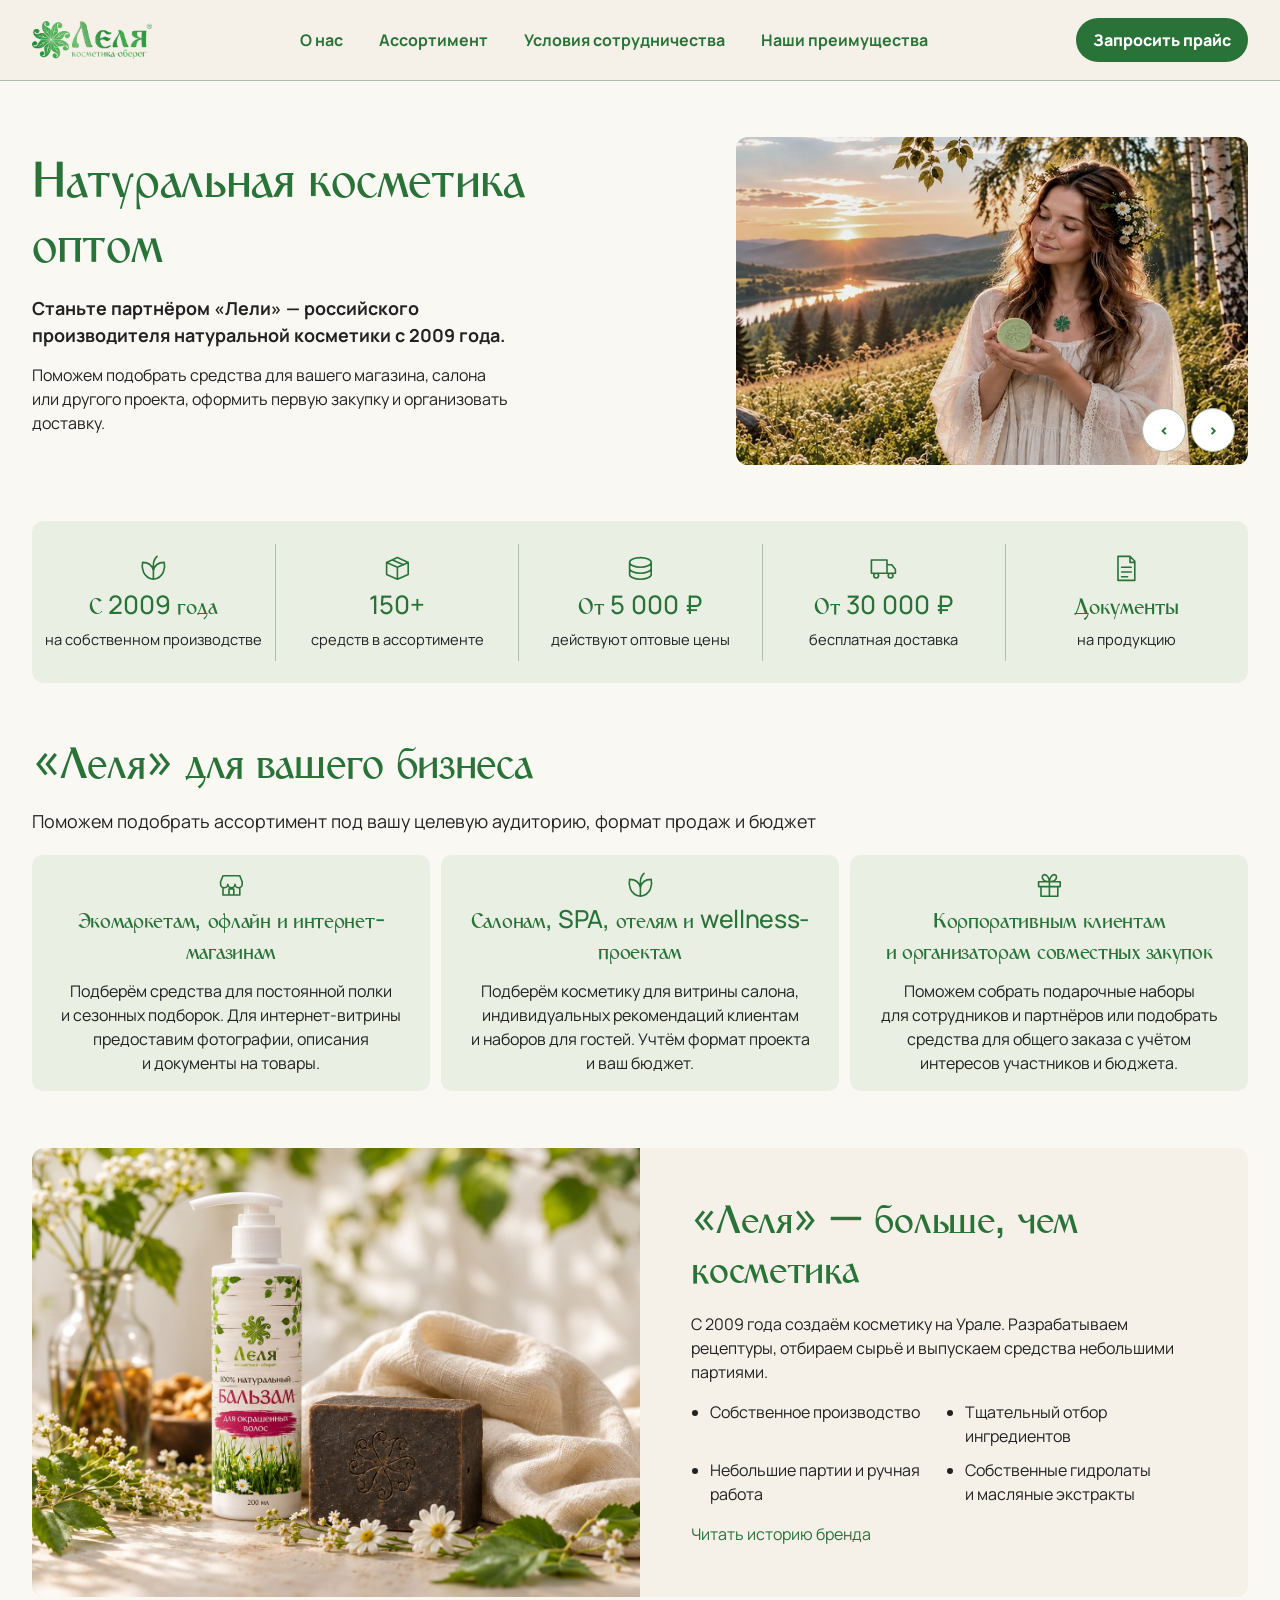
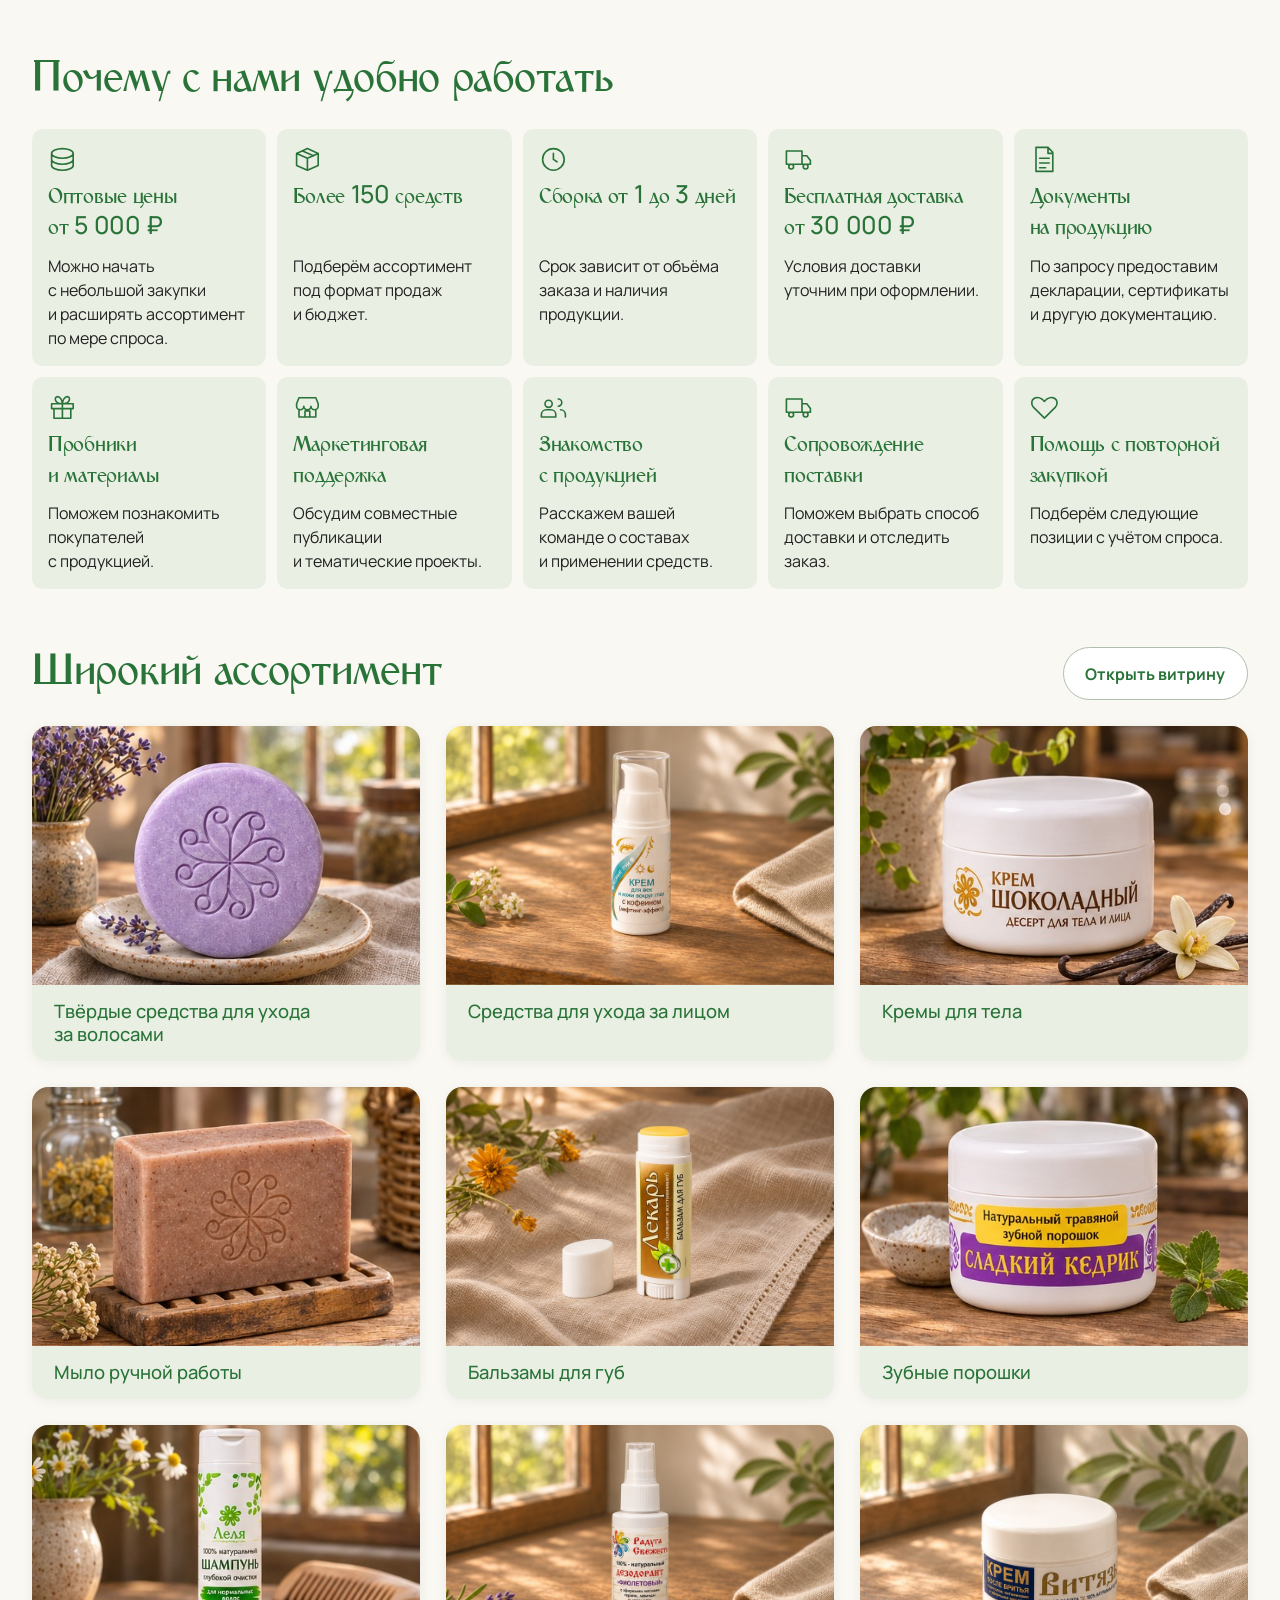
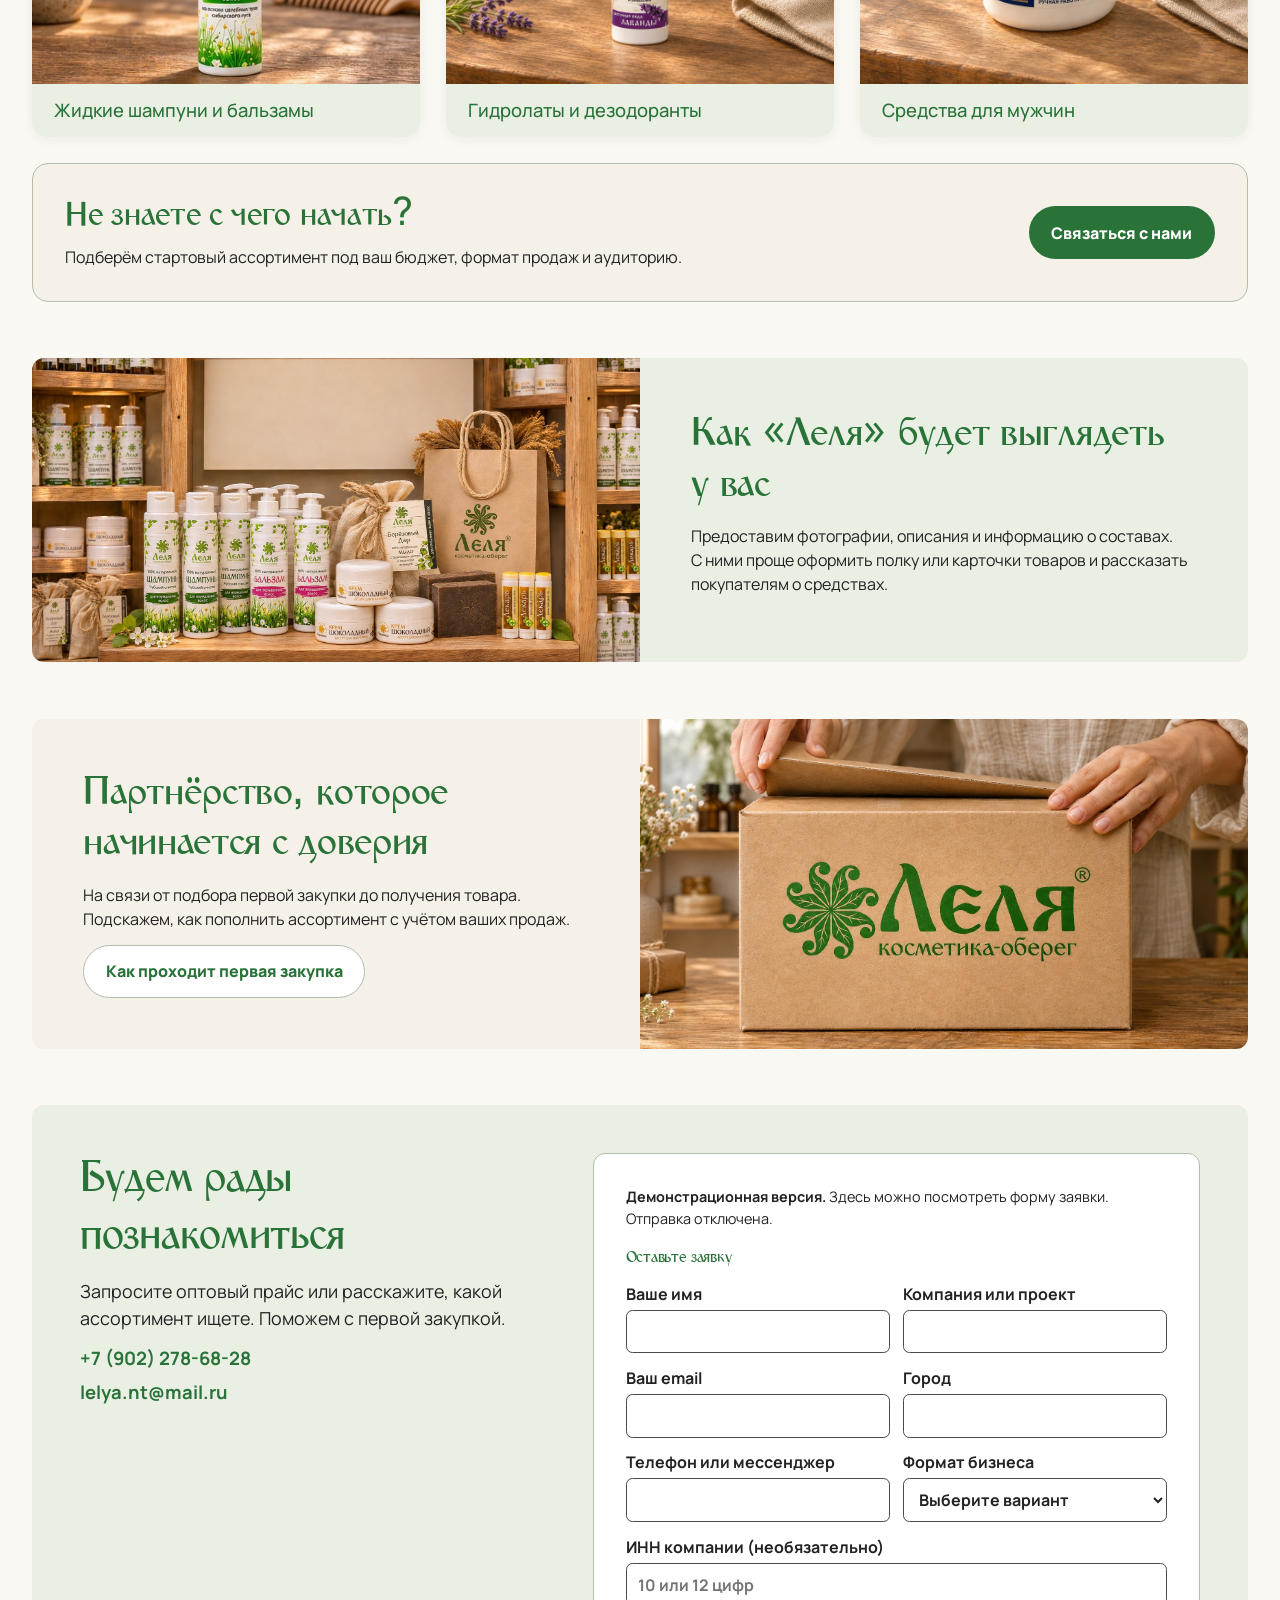
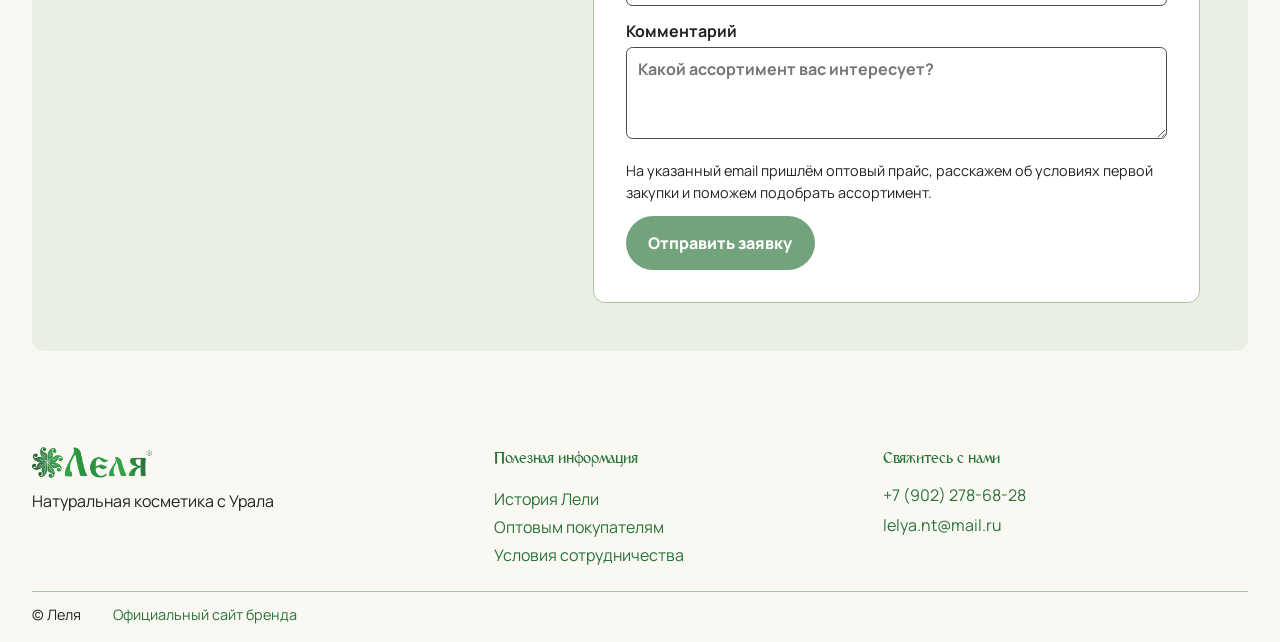
==== commit 83830eae: "Unify link and heading styles and update delivery information" ====
--- a/index.html
+++ b/index.html
@@ -7,7 +7,7 @@
 <title>Партнёрам&nbsp;— оптовые закупки натуральной косметики «Леля»</title>
 <link rel="icon" href="assets/icon.png">
 <link rel="stylesheet" href="https://fonts.googleapis.com/css2?family=Manrope:wght@400;500;600;700;800&amp;display=swap">
-<link rel="stylesheet" href="styles.css?v=compact-hero-2">
+<link rel="stylesheet" href="styles.css?v=brand-links">
 <script src="carousel.js" defer></script>
 </head>
 <body id="top" class="partner-home">
--- a/styles.css
+++ b/styles.css
@@ -9,6 +9,8 @@
 :root {
   --ink: #222222;
   --green: #297339;
+  --green-hover: #205b2d;
+  --link-hover: #dcebd8;
   --deep: var(--green);
   --cream: #faf8f3;
   --header-cream: #f5f1e8;
@@ -28,8 +30,14 @@
 body { margin: 0; }
 html { scroll-padding-top: 6.5rem; }
 img { display: block; max-width: 100%; }
-a { color: var(--deep); text-underline-offset: .23em; }
-a:hover { text-decoration-thickness: 2px; }
+a { color: var(--deep); text-decoration: none; }
+a:not(:where(.button, .benefit-link, .skip, .header nav a, :has(> img))) {
+  border-radius: .35em;
+}
+a:not(:where(.button, .benefit-link, .skip, .header nav a, :has(> img))):is(:hover, :focus-visible) {
+  background: var(--link-hover);
+  box-shadow: 0 0 0 .2em var(--link-hover);
+}
 :focus-visible { outline: 3px solid var(--green); outline-offset: 4px; }
 p { margin: 0 0 .85rem; }
 h1, h2, h3 { margin: 0 0 .75rem; font-family: var(--heading-font); font-weight: 500; line-height: 1.1; letter-spacing: -.3px; color: var(--deep); }
@@ -45,11 +53,12 @@
 .logo { width: 7.5rem; height: auto; }
 .desktop-menu { display: flex; align-items: center; gap: clamp(.25rem, .8vw, .75rem); }
 .mobile-menu { display: none; }
-.header nav a { padding: .45rem .75rem; border: 1px solid transparent; border-radius: .65rem; text-decoration: none; font-weight: 700; }
-.header nav a:hover { background: var(--mist); }
-.header nav a[aria-current] { border-color: var(--line); background: var(--white); }
-.button { display: inline-flex; align-items: center; justify-content: center; padding: .85rem 1.35rem; border: 1px solid transparent; border-radius: 2rem; background: var(--green); color: var(--white); font: inherit; font-weight: 800; text-decoration: none; cursor: pointer; }
-.button:hover { text-decoration: underline; }
+.button, .header nav a { border-radius: 2rem; }
+.header nav a { padding: .45rem .75rem; border: 1px solid transparent; text-decoration: none; font-weight: 700; }
+.header nav a:not([aria-current]):is(:hover, :focus-visible) { background: var(--link-hover); }
+.header nav a[aria-current="page"] { border-color: var(--green); background: var(--green); color: var(--white); }
+.button { display: inline-flex; align-items: center; justify-content: center; padding: .85rem 1.35rem; border: 1px solid transparent; background: var(--green); color: var(--white); font: inherit; font-weight: 800; text-decoration: none; cursor: pointer; }
+.button:not(.button-outline, .button-light):is(:hover, :focus-visible) { background: var(--green-hover); }
 .small { padding: .55rem 1rem; }
 @media (prefers-reduced-motion: no-preference) {
   .header-inner > .button { animation: header-price-pulse 5s ease-in-out 4.5s infinite; }
@@ -119,7 +128,6 @@
 .partner-copy, .split { display: grid; grid-template-columns: 1fr 1fr; gap: clamp(1rem, 5vw, 5rem); }
 .partner-copy { align-items: start; }
 .partner-copy h2 { font-size: clamp(2rem, 3.5vw, 3rem); }
-.header-inner > .button:hover, .assortment-action .button:hover, .button-light:hover { text-decoration: none; }
 @media (hover: hover) and (pointer: fine) and (prefers-reduced-motion: no-preference) {
   .assortment-action .button, .button-light { transition: scale .2s ease; }
   .assortment-action .button:hover, .button-light:hover { scale: 1.045; }
@@ -147,7 +155,6 @@
 .assortment-card h3 {
   margin: 0;
   padding: .95rem clamp(1rem, 2vw, 1.4rem);
-  color: var(--ink);
   font-family: Manrope, system-ui, sans-serif;
   font-size: clamp(1rem, 1.5vw, 1.15rem);
   font-weight: 500;
@@ -166,18 +173,18 @@
 .catalog-tools[hidden], .catalog-grid [hidden], #catalog-more[hidden] { display: none; }
 .catalog-filters button {
   padding: .5rem .9rem;
-  border: 1px solid var(--line);
+  border: 1px solid transparent;
   border-radius: 2rem;
-  background: var(--white);
+  background: transparent;
   color: var(--ink);
   font: inherit;
   font-weight: 700;
   cursor: pointer;
 }
-.catalog-filters button:hover { border-color: var(--green); }
+.catalog-filters button[aria-pressed="false"]:is(:hover, :focus-visible) { background: var(--mist); }
 .catalog-filters button[aria-pressed="true"] { border-color: var(--green); background: var(--green); color: var(--white); }
 .catalog-card-copy { padding: 1rem 1.25rem; }
-.catalog-card-copy h2 { margin: 0; color: var(--ink); font: 500 1rem/1.3 Manrope, system-ui, sans-serif; letter-spacing: normal; }
+.catalog-card-copy h2 { margin: 0; color: var(--deep); font: 500 1rem/1.3 Manrope, system-ui, sans-serif; letter-spacing: normal; }
 .catalog-grid { grid-template-columns: repeat(4, minmax(0, 1fr)); }
 .catalog-photo {
   width: 100%;
@@ -199,10 +206,33 @@
 .history { background: var(--mist); }
 .timeline article { padding: 1rem 0; border-top: 1px solid var(--line); }
 .timeline p { margin-bottom: 0; }
-.terms-title { font-size: clamp(2.35rem, 5vw, 4.5rem); }
-.terms-steps { margin-block: var(--section-gap); }
-.terms-action { margin: 1.5rem 0 0; }
-.terms-grid { display: grid; gap: 1rem; margin-top: 1.5rem; }
+.terms-page { display: grid; gap: var(--section-gap); }
+.terms-intro { display: grid; gap: .75rem; }
+.terms-title { margin: 0; font-size: clamp(2.35rem, 5vw, 4.5rem); }
+.terms-intro p { margin: 0; }
+.terms-steps {
+  display: grid;
+  grid-template-columns: minmax(11rem, 1fr) minmax(0, 3fr);
+  gap: clamp(1.25rem, 3vw, 2.5rem);
+  align-items: start;
+  padding: clamp(1.15rem, 3vw, 2.5rem);
+  background: var(--mist);
+  border-radius: .85rem;
+}
+.terms-steps h2 { margin: 0; font-size: clamp(1.7rem, 3vw, 2.65rem); }
+.terms-steps .partner-steps {
+  grid-template-columns: repeat(3, minmax(0, 1fr));
+  gap: 1.5rem clamp(.8rem, 2vw, 1.5rem);
+  margin: 0;
+}
+@media (max-width: 54rem) {
+  .terms-steps { grid-template-columns: 1fr; }
+}
+@media (max-width: 38rem) {
+  .terms-steps .partner-steps { grid-template-columns: repeat(2, minmax(0, 1fr)); }
+}
+.terms-action { margin: 0; }
+.terms-grid { display: grid; gap: 1rem; }
 .terms-card { position: relative; display: grid; grid-template-columns: minmax(0, 3fr) minmax(0, 2fr); align-items: stretch; overflow: hidden; border: 1px solid var(--line); border-radius: .75rem; background: var(--mist); box-shadow: 0 3px 12px rgb(34 34 34 / 8%); }
 @media (hover: hover) and (pointer: fine) and (prefers-reduced-motion: no-preference) {
   .terms-card, .benefit-link { transition: scale .25s ease, box-shadow .25s ease; }
@@ -213,7 +243,7 @@
   }
 }
 .terms-copy { align-self: center; padding: clamp(1rem, 4vw, 3rem); }
-.terms-copy h2 { font-size: clamp(1.75rem, 3vw, 2.8rem); }
+.terms-copy h2 { font-size: clamp(1.65rem, 2.55vw, 2.45rem); }
 .terms-copy p { margin: 0; max-width: 38rem; }
 .terms-card img { width: 100%; height: 100%; min-height: 12rem; aspect-ratio: 2 / 1; object-fit: cover; }
 form, .demo-request { background: var(--white); padding: clamp(1rem, 3vw, 2rem); border: 1px solid var(--line); border-radius: .75rem; }
@@ -267,7 +297,7 @@
   overflow-wrap: break-word;
 }
 .benefit-link { display: block; position: relative; color: inherit; text-decoration: none; }
-.benefit-link:focus-visible h3 { text-decoration: underline; text-underline-offset: .2em; }
+.benefit-link:is(:hover, :focus-visible) { background: var(--link-hover); }
 .business-grid article { text-align: center; }
 .business-grid .line-icon { margin: 0 auto .75rem; }
 .benefits-grid .line-icon { margin-bottom: .75rem; }
@@ -381,7 +411,7 @@
   .desktop-menu a { padding: .25rem .4rem; }
 }
 @media (max-width: 56rem) {
-  .partner-home .hero { grid-template-columns: 1fr; }
+  .partner-home .hero { grid-template-columns: 1fr; }
   .partner-home .hero-carousel { justify-self: center; }
   .partner-home .hero-copy > p:not(.eyebrow) { max-width: none; }
   .partner-facts .facts { grid-template-columns: repeat(3, minmax(0, 1fr)); }
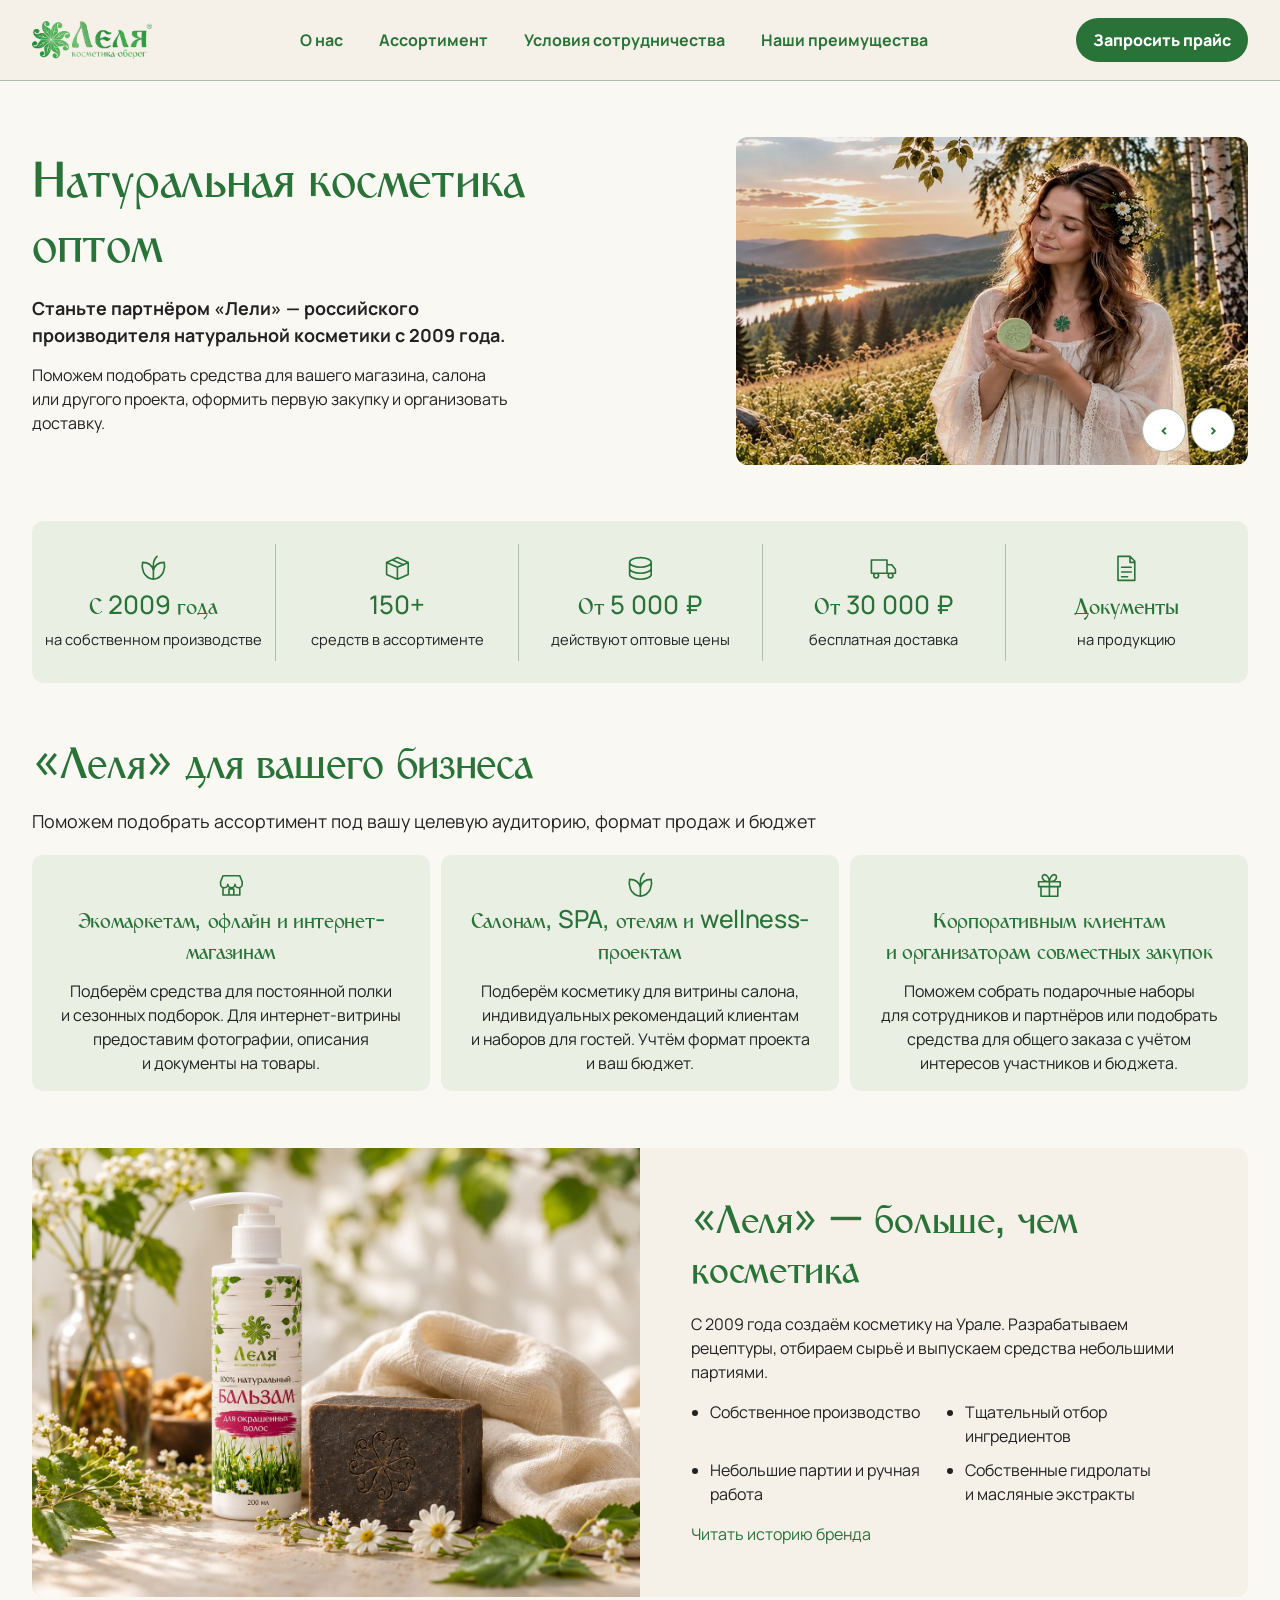
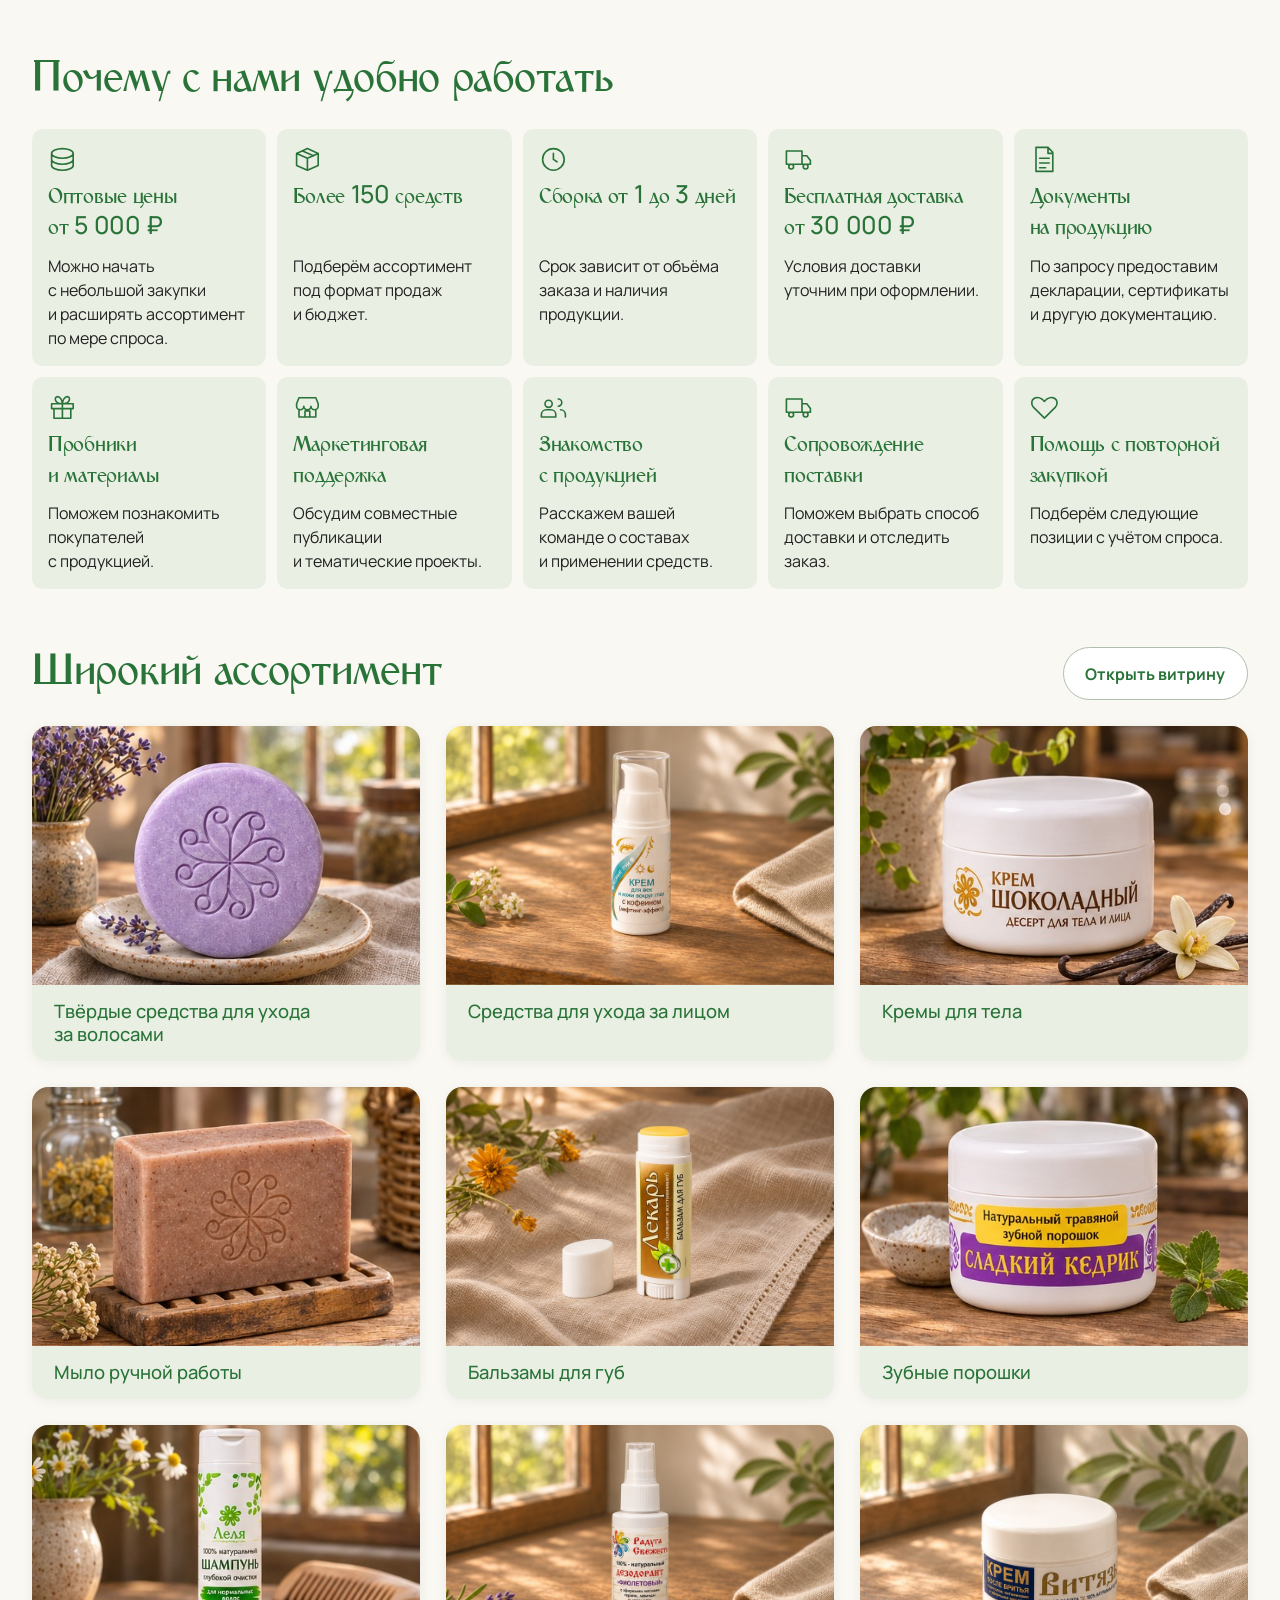
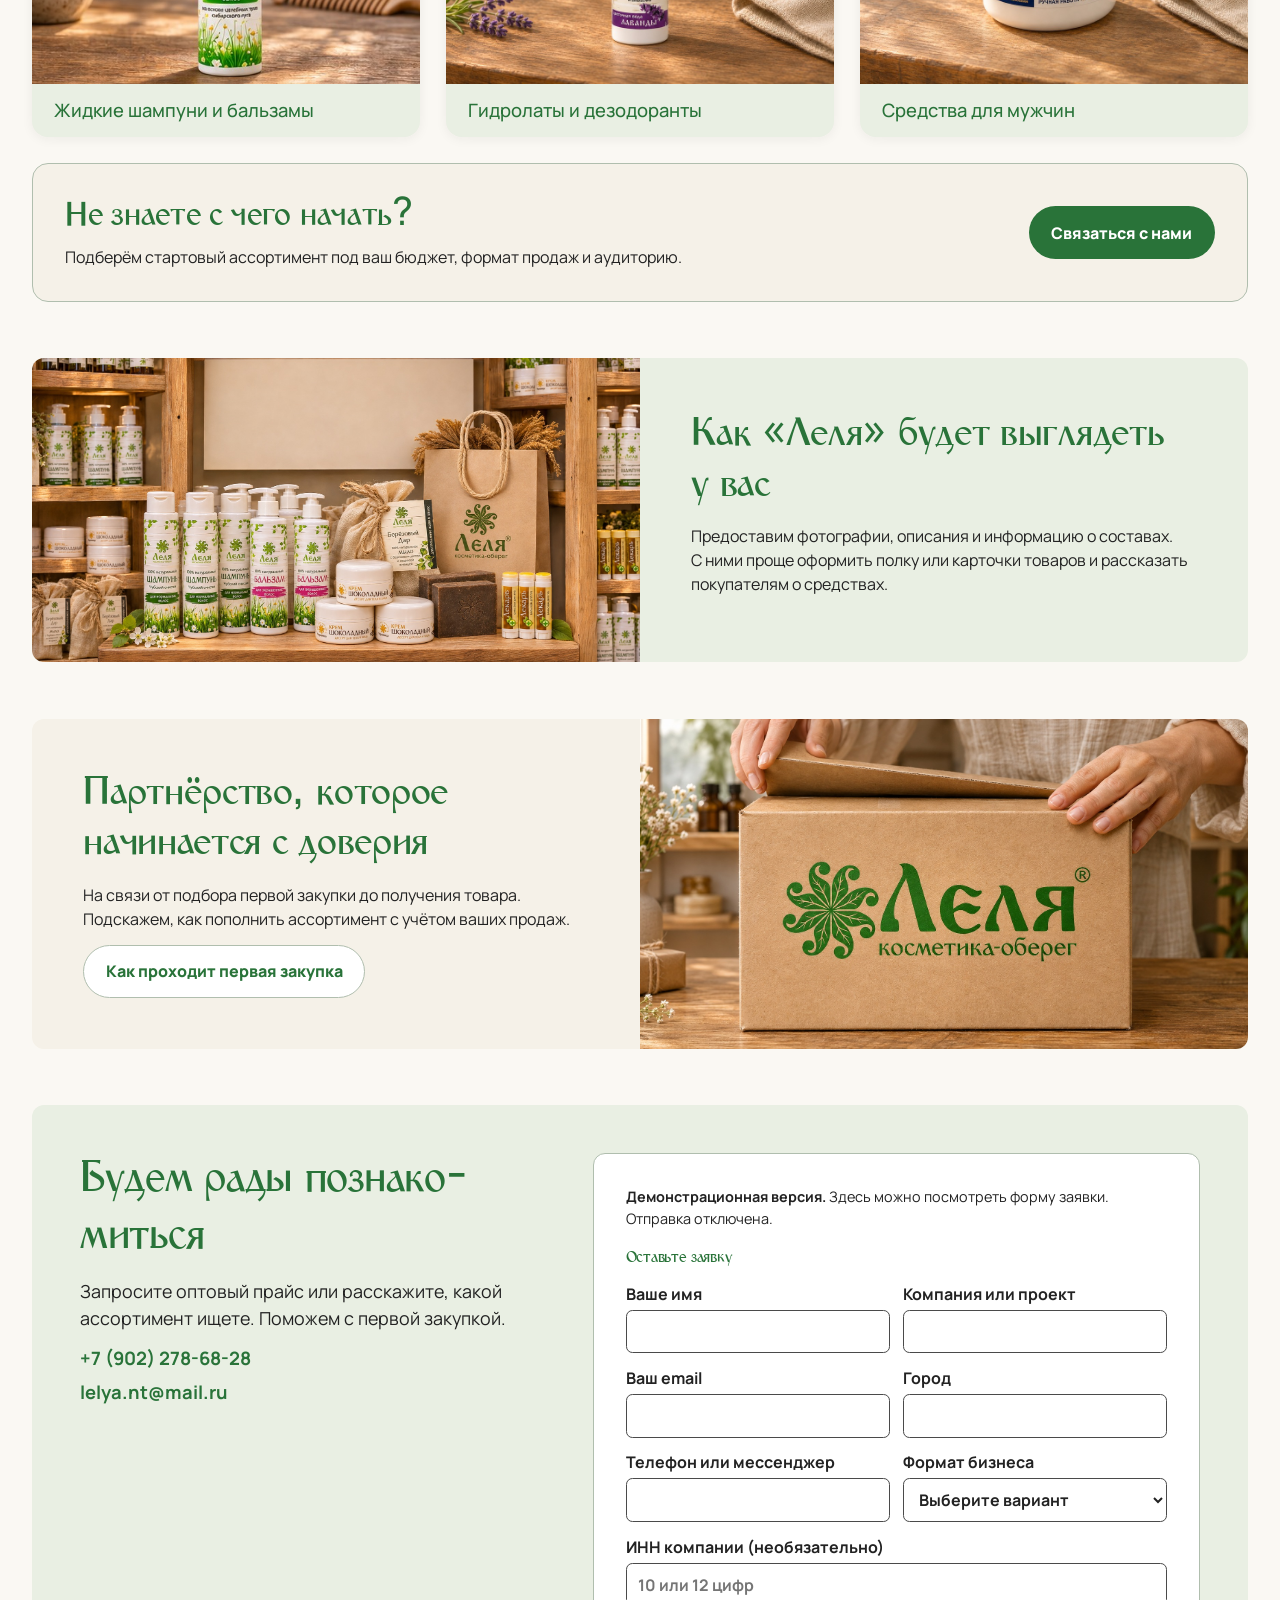
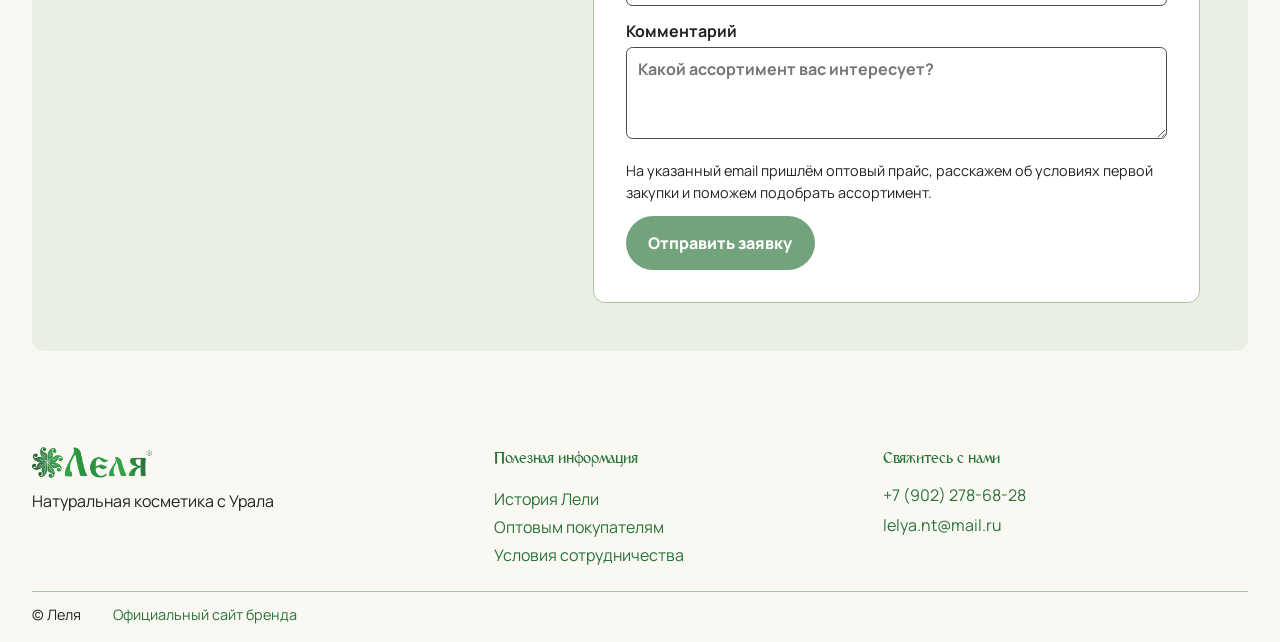
==== commit f4dc468a: "Scale brand subheadings on phones and tablets" ====
--- a/index.html
+++ b/index.html
@@ -7,7 +7,7 @@
 <title>Партнёрам&nbsp;— оптовые закупки натуральной косметики «Леля»</title>
 <link rel="icon" href="assets/icon.png">
 <link rel="stylesheet" href="https://fonts.googleapis.com/css2?family=Manrope:wght@400;500;600;700;800&amp;display=swap">
-<link rel="stylesheet" href="styles.css?v=brand-links">
+<link rel="stylesheet" href="styles.css?v=subheadings">
 <script src="carousel.js" defer></script>
 </head>
 <body id="top" class="partner-home">
@@ -158,7 +158,7 @@
   <section id="contact" class="contact section" aria-labelledby="contact-title">
     <div class="wrap split">
       <div>
-        <h2 id="contact-title">Будем рады познакомиться</h2>
+        <h2 id="contact-title">Будем рады познако&shy;миться</h2>
         <p class="intro">Запросите оптовый прайс или&nbsp;расскажите, какой ассортимент ищете. Поможем с&nbsp;первой закупкой.</p>
         <address><a href="tel:+79022786828">+7 (902) 278-68-28</a><a href="mailto:lelya.nt@mail.ru">lelya.nt@mail.ru</a></address>
       </div>
--- a/styles.css
+++ b/styles.css
@@ -21,6 +21,7 @@
   --error-ink: #822929;
   --error-background: #f9f2ef;
   --heading-font: Milelya, Manrope, system-ui, sans-serif;
+  --subheading-scale: 1;
   --section-gap: clamp(2.25rem, 4.4vw, 4rem);
   color: var(--ink);
   background: var(--cream);
@@ -42,8 +43,9 @@
 p { margin: 0 0 .85rem; }
 h1, h2, h3 { margin: 0 0 .75rem; font-family: var(--heading-font); font-weight: 500; line-height: 1.1; letter-spacing: -.3px; color: var(--deep); }
 h1 { font-size: clamp(2.9rem, 6vw, 5.6rem); }
-h2 { font-size: clamp(2.2rem, 4vw, 3.8rem); }
-h3 { font-size: 1.2rem; line-height: 1.25; }
+h2, h3 { font-size: calc(var(--subheading-size) * var(--subheading-scale)); }
+h2 { --subheading-size: clamp(2.2rem, 4vw, 3.8rem); }
+h3 { --subheading-size: 1.2rem; line-height: 1.25; }
 .wrap { width: min(76rem, calc(100% - 3rem)); margin-inline: auto; }
 .section { padding-block: var(--section-gap); }
 .skip { position: absolute; top: .5rem; left: .5rem; transform: translateY(-200%); padding: .6rem; background: white; z-index: 4; }
@@ -60,7 +62,7 @@
 .button { display: inline-flex; align-items: center; justify-content: center; padding: .85rem 1.35rem; border: 1px solid transparent; background: var(--green); color: var(--white); font: inherit; font-weight: 800; text-decoration: none; cursor: pointer; }
 .button:not(.button-outline, .button-light):is(:hover, :focus-visible) { background: var(--green-hover); }
 .small { padding: .55rem 1rem; }
-@media (prefers-reduced-motion: no-preference) {
+@media (hover: hover) and (pointer: fine) and (prefers-reduced-motion: no-preference) {
   .header-inner > .button { animation: header-price-pulse 5s ease-in-out 4.5s infinite; }
 }
 @keyframes header-price-pulse {
@@ -127,7 +129,7 @@
 .facts span { font-size: .92rem; }
 .partner-copy, .split { display: grid; grid-template-columns: 1fr 1fr; gap: clamp(1rem, 5vw, 5rem); }
 .partner-copy { align-items: start; }
-.partner-copy h2 { font-size: clamp(2rem, 3.5vw, 3rem); }
+.partner-copy h2 { --subheading-size: clamp(2rem, 3.5vw, 3rem); }
 @media (hover: hover) and (pointer: fine) and (prefers-reduced-motion: no-preference) {
   .assortment-action .button, .button-light { transition: scale .2s ease; }
   .assortment-action .button:hover, .button-light:hover { scale: 1.045; }
@@ -202,7 +204,7 @@
 #catalog-count { margin: .85rem 0 0; }
 #catalog-more { display: flex; margin: 1.5rem auto 0; }
 #catalog .assortment-action { justify-content: space-between; padding: clamp(1.2rem, 3vw, 2rem); border-radius: 1rem; background: var(--header-cream); }
-#catalog .assortment-action h2 { font-size: clamp(1.6rem, 3vw, 2.4rem); }
+#catalog .assortment-action h2 { --subheading-size: clamp(1.6rem, 3vw, 2.4rem); }
 .history { background: var(--mist); }
 .timeline article { padding: 1rem 0; border-top: 1px solid var(--line); }
 .timeline p { margin-bottom: 0; }
@@ -219,13 +221,13 @@
   background: var(--mist);
   border-radius: .85rem;
 }
-.terms-steps h2 { margin: 0; font-size: clamp(1.7rem, 3vw, 2.65rem); }
+.terms-steps h2 { margin: 0; --subheading-size: clamp(1.7rem, 3vw, 2.65rem); }
 .terms-steps .partner-steps {
   grid-template-columns: repeat(3, minmax(0, 1fr));
   gap: 1.5rem clamp(.8rem, 2vw, 1.5rem);
   margin: 0;
 }
-@media (max-width: 54rem) {
+@media (max-width: 64rem) {
   .terms-steps { grid-template-columns: 1fr; }
 }
 @media (max-width: 38rem) {
@@ -243,8 +245,9 @@
   }
 }
 .terms-copy { align-self: center; padding: clamp(1rem, 4vw, 3rem); }
-.terms-copy h2 { font-size: clamp(1.65rem, 2.55vw, 2.45rem); }
+.terms-copy h2 { --subheading-size: clamp(1.65rem, 2.55vw, 2.45rem); }
 .terms-copy p { margin: 0; max-width: 38rem; }
+.terms-copy p + p { margin-top: .65rem; }
 .terms-card img { width: 100%; height: 100%; min-height: 12rem; aspect-ratio: 2 / 1; object-fit: cover; }
 form, .demo-request { background: var(--white); padding: clamp(1rem, 3vw, 2rem); border: 1px solid var(--line); border-radius: .75rem; }
 .contact { background: var(--mist); }
@@ -301,7 +304,7 @@
 .business-grid article { text-align: center; }
 .business-grid .line-icon { margin: 0 auto .75rem; }
 .benefits-grid .line-icon { margin-bottom: .75rem; }
-.business-grid h3, .benefits-grid h3 { font-size: clamp(1.2rem, 2vw, 1.55rem); overflow-wrap: break-word; }
+.business-grid h3, .benefits-grid h3 { --subheading-size: clamp(1.2rem, 2vw, 1.55rem); overflow-wrap: break-word; }
 .business-grid p, .benefits-grid p { margin: 0; }
 @supports (grid-template-rows: subgrid) {
   .business-grid > article, .benefits-grid > article, .benefits-grid > .benefit-link, .partner-steps > li {
@@ -326,10 +329,10 @@
 .shelf-story { background: var(--mist); }
 .brand-story > img, .shelf-story > img, .trust-story > img { width: 100%; height: 100%; max-height: 29rem; object-fit: cover; }
 .brand-story-copy { align-self: center; max-width: 40rem; padding: clamp(1.5rem, 4vw, 4rem); }
-.brand-story-copy h2 { font-size: clamp(2rem, 3.6vw, 3.25rem); }
+.brand-story-copy h2 { --subheading-size: clamp(2rem, 3.6vw, 3.25rem); }
 .brand-values { display: grid; grid-template-columns: repeat(2, minmax(0, 1fr)); gap: .6rem 1.5rem; padding-left: 1.15rem; }
 .partner-home .assortment-action { justify-content: space-between; padding: clamp(1.2rem, 3vw, 2rem); border: 1px solid var(--line); border-radius: 1rem; background: var(--header-cream); }
-.partner-home .assortment-action h3 { font-size: clamp(1.85rem, 3.2vw, 2.45rem); line-height: 1.1; margin-bottom: .35rem; }
+.partner-home .assortment-action h3 { --subheading-size: clamp(1.85rem, 3.2vw, 2.45rem); line-height: 1.1; margin-bottom: .35rem; }
 .partner-steps {
   display: grid;
   grid-template-columns: repeat(6, minmax(0, 1fr));
@@ -397,6 +400,8 @@
     gap: .2rem;
     position: absolute;
     inset: 100% 0 auto;
+    max-height: calc(100dvh - 4.5rem);
+    overflow-y: auto;
     padding: .35rem .8rem;
     border: 1px solid var(--line);
     border-radius: .75rem;
@@ -417,11 +422,12 @@
   .partner-facts .facts { grid-template-columns: repeat(3, minmax(0, 1fr)); }
   .partner-facts .facts div { border: 0; }
   .request-fields label { min-width: 0; }
+  .partner-home .contact .split { grid-template-columns: 1fr; }
 }
 @media (max-width: 48rem) {
   .wrap { width: calc(100% - 2rem); }
   .hero, .partner-copy, .split, .terms-card { grid-template-columns: 1fr; }
-  .business-grid, .partner-home .contact .split, .brand-story, .shelf-story, .trust-story { grid-template-columns: 1fr; }
+  .business-grid, .brand-story, .shelf-story, .trust-story { grid-template-columns: 1fr; }
   .partner-home .hero { gap: 1.15rem; }
   .terms-card img { height: auto; min-height: 0; }
   .hero-image { height: auto; min-height: 0; max-height: none; aspect-ratio: 16 / 9; }
@@ -429,7 +435,6 @@
   .catalog-card-copy { padding: .7rem .85rem; }
   .catalog-card-copy h2 { margin: 0; font-size: .95rem; overflow-wrap: anywhere; }
   .catalog-filters button { min-height: 2.75rem; }
-  .footer-grid { grid-template-columns: 1fr; }
 }
 @media (max-width: 44rem) {
   .catalog-grid { grid-template-columns: repeat(2, minmax(0, 1fr)); gap: .75rem; }
@@ -445,3 +450,34 @@
 
 .demo-request > .form-note:first-child { margin: 0 0 1rem; }
 .demo-request button:disabled { opacity: .65; cursor: default; }
+
+@media (max-width: 40rem) {
+  .footer-grid { grid-template-columns: 1fr; }
+  .partner-home h1 { font-size: clamp(2.25rem, 7.5vw, 2.65rem); }
+}
+
+@media (max-width: 23rem) {
+  .benefits-grid, .terms-steps .partner-steps, .catalog-grid { grid-template-columns: 1fr; }
+  .catalog-grid .assortment-card {
+    display: grid;
+    grid-template-columns: minmax(4.5rem, 29%) minmax(0, 1fr);
+    align-items: center;
+    background: var(--white);
+  }
+  .catalog-grid .assortment-card[hidden] { display: none; }
+  .catalog-card-copy { border-top: 0; }
+}
+
+@media (pointer: coarse) {
+  .header nav a, .catalog-filters button, .footer nav a, address a {
+    display: inline-flex;
+    align-items: center;
+    min-height: 2.75rem;
+  }
+  .footer nav, .footer address { gap: 0; }
+}
+
+@media (max-width: 64rem), (max-width: 86rem) and (pointer: coarse) {
+  :root { --subheading-scale: 1.5; }
+  h2, h3 { overflow-wrap: anywhere; }
+}
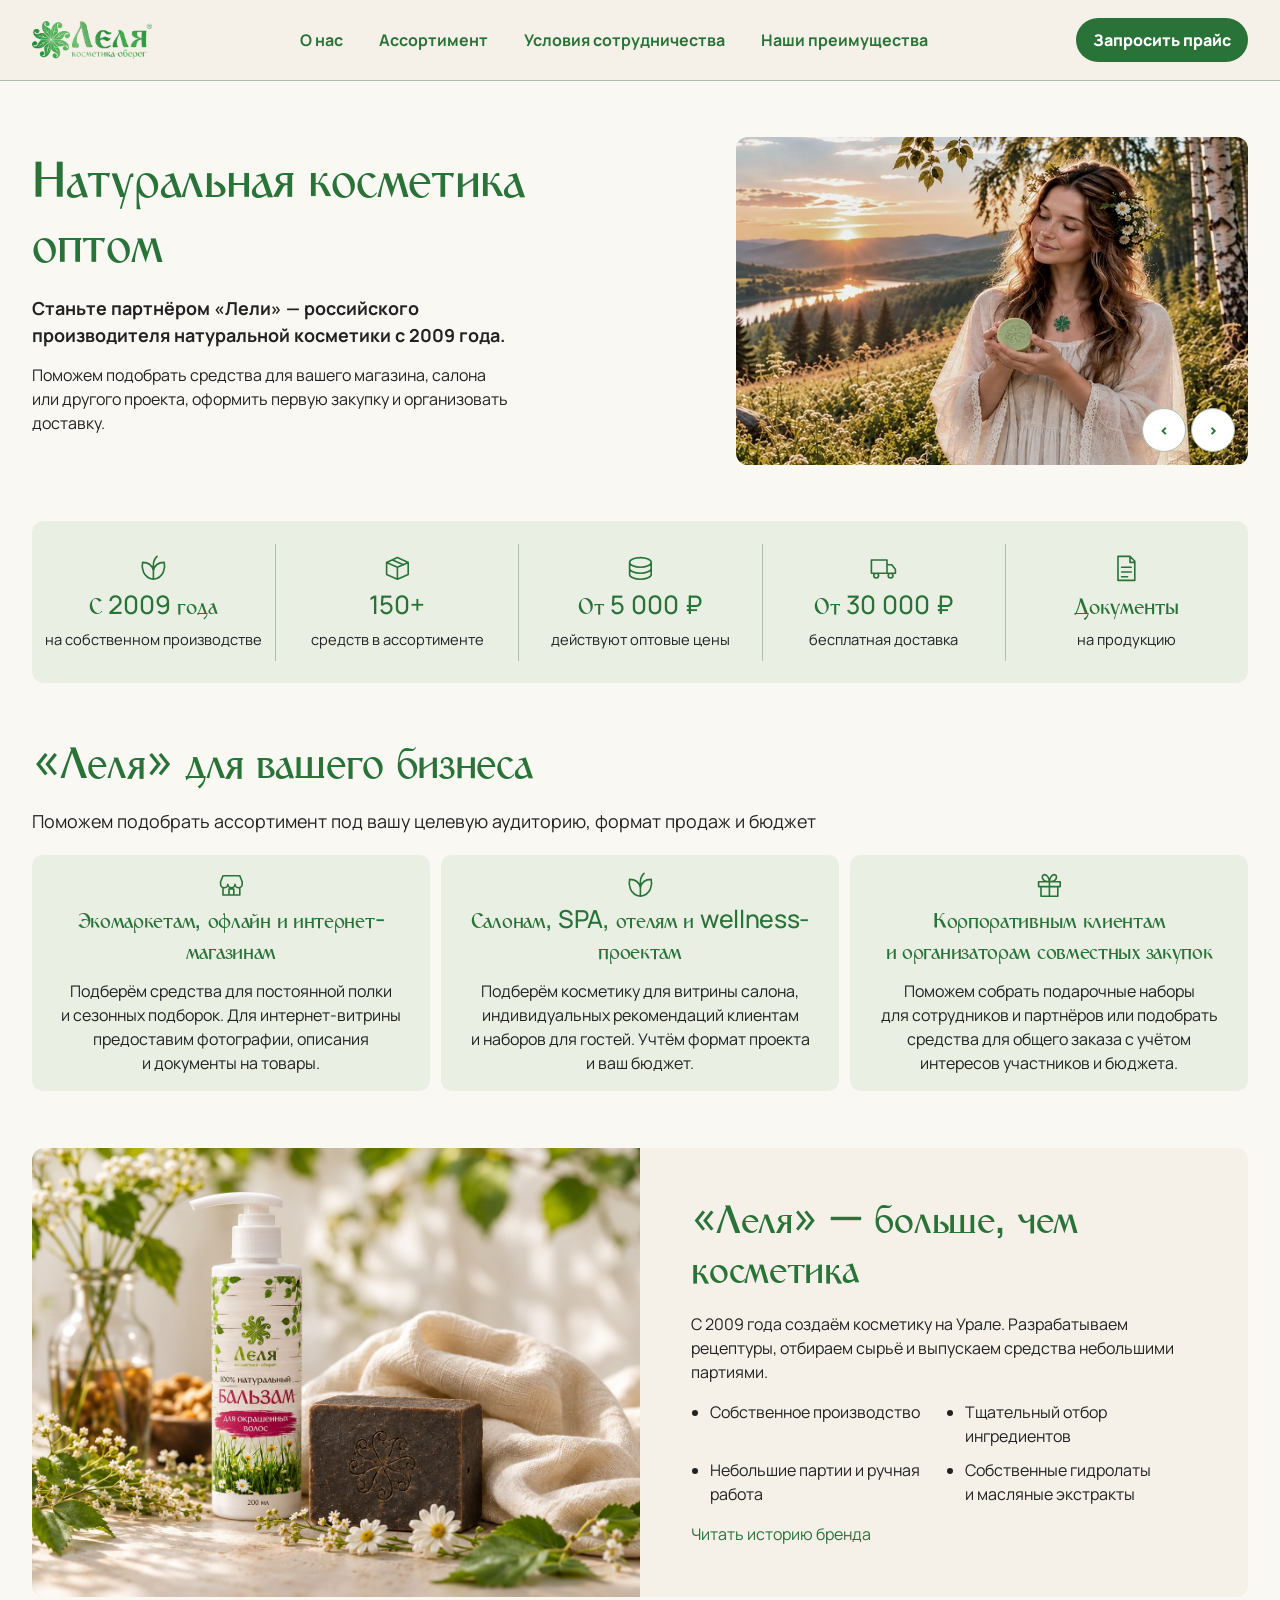
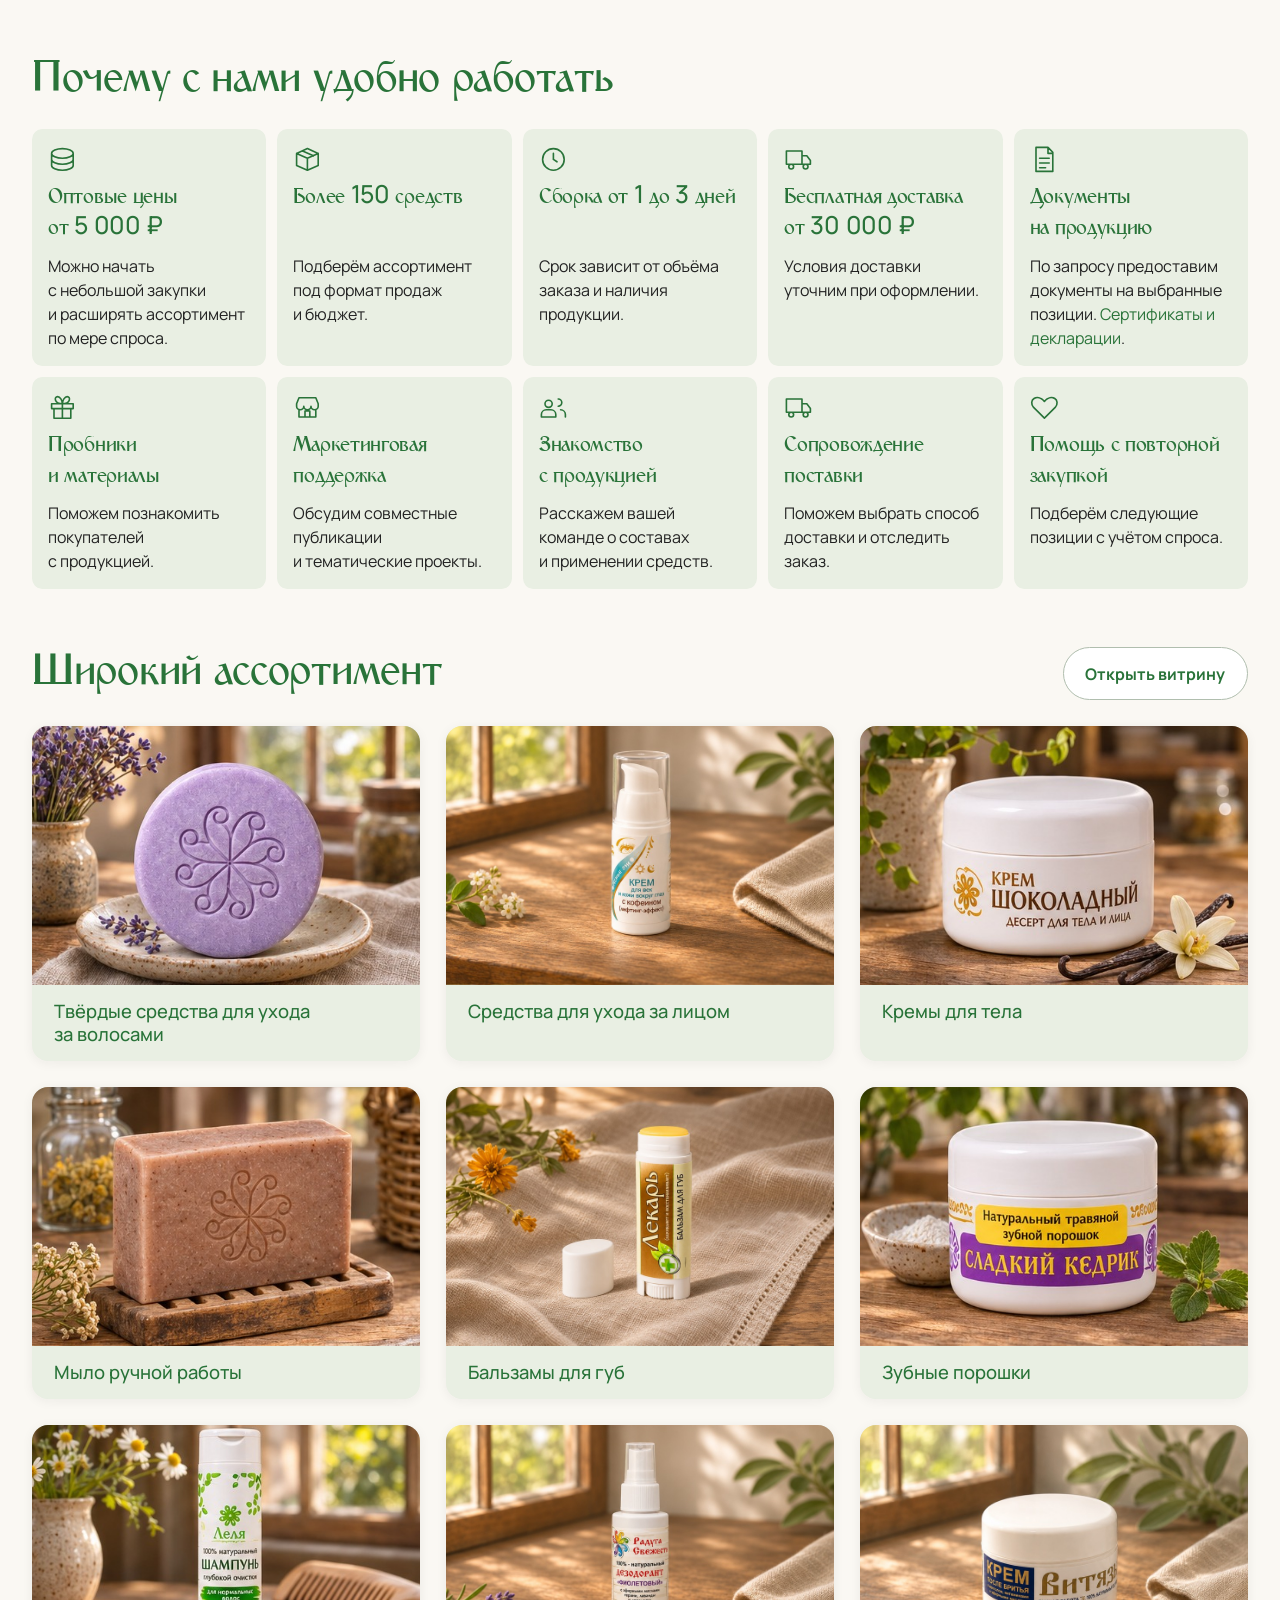
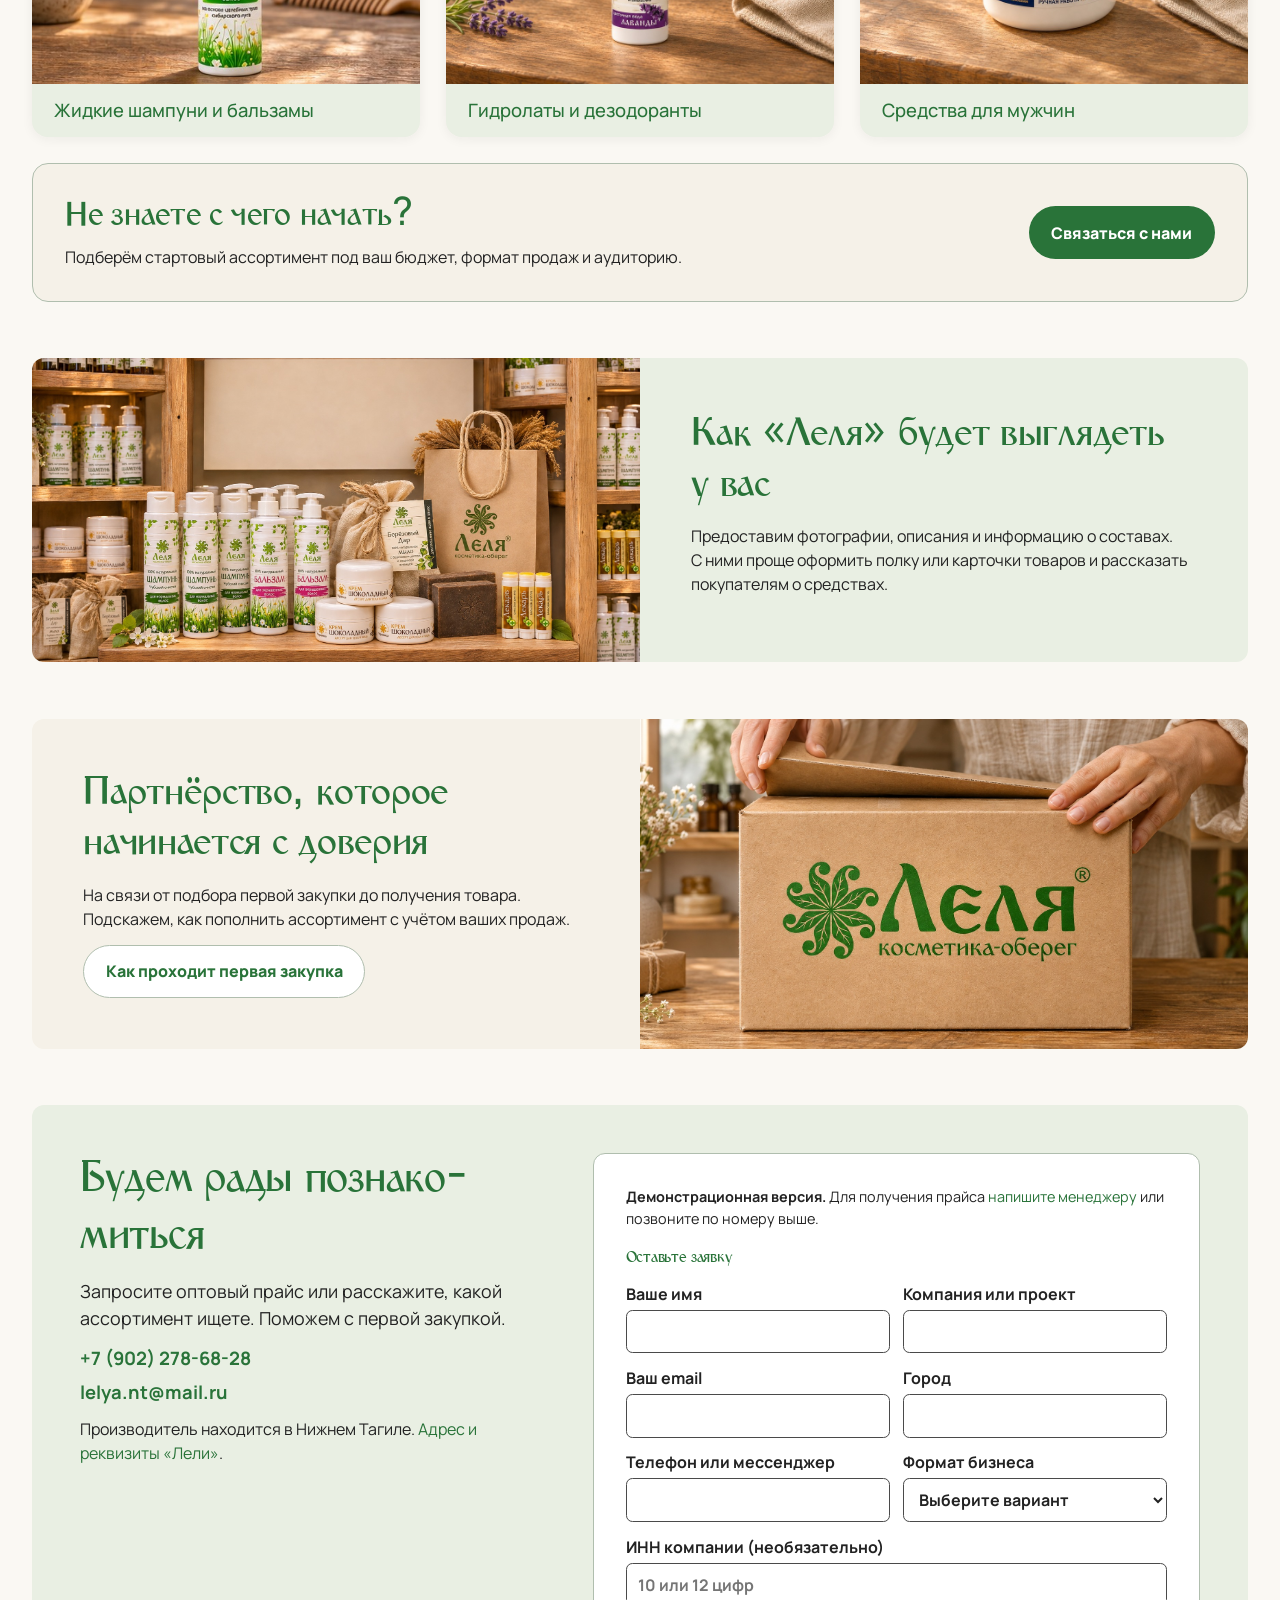
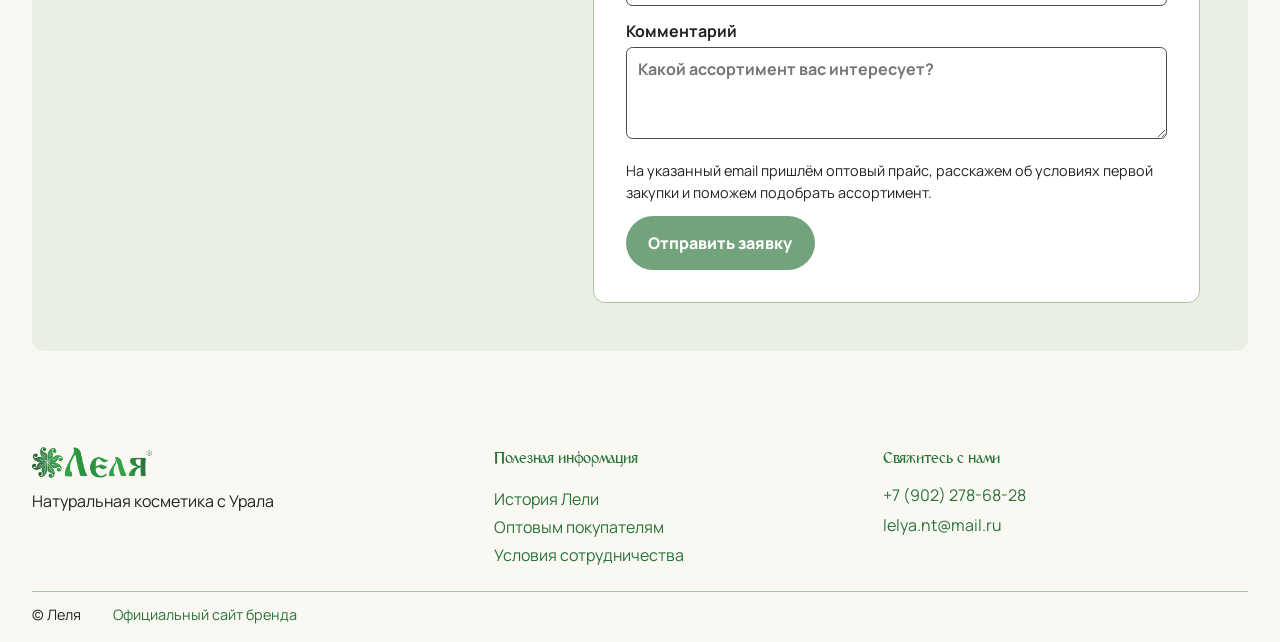
==== commit b6ac7302: "Prepare wholesale content and catalog landing pages for launch" ====
--- a/index.html
+++ b/index.html
@@ -1,13 +1,14 @@
 <!doctype html>
 <html lang="ru">
 <head>
+<meta name="robots" content="noindex,follow">
 <meta charset="utf-8">
 <meta name="viewport" content="width=device-width, initial-scale=1">
-<meta name="description" content="Натуральная косметика «Леля» оптом от производителя с Урала. Запросите прайс и обсудите первую поставку.">
-<title>Партнёрам&nbsp;— оптовые закупки натуральной косметики «Леля»</title>
+<meta name="description" content="Оптовые поставки натуральной косметики «Леля» из Нижнего Тагила. Оптовые цены от 5 000 ₽, доставка по России. Запросите прайс для вашего бизнеса.">
+<title>Натуральная косметика оптом от производителя «Леля»</title>
 <link rel="icon" href="assets/icon.png">
 <link rel="stylesheet" href="https://fonts.googleapis.com/css2?family=Manrope:wght@400;500;600;700;800&amp;display=swap">
-<link rel="stylesheet" href="styles.css?v=subheadings">
+<link rel="stylesheet" href="styles.css?v=wholesale-launch">
 <script src="carousel.js" defer></script>
 </head>
 <body id="top" class="partner-home">
@@ -16,11 +17,11 @@
   <div class="wrap header-inner">
     <a href="#top" aria-label="Леля — начало страницы"><img class="logo" src="assets/logo-header.png" alt="Леля"></a>
     <nav class="desktop-menu" aria-label="Основное меню"><a href="history.html">О&nbsp;нас</a><a href="assortment.html">Ассортимент</a><a href="terms.html">Условия сотрудничества</a><a href="benefits.html">Наши преимущества</a></nav>
+    <a class="button small" href="#contact">Запросить прайс</a>
     <details class="mobile-menu">
       <summary aria-label="Меню"><span aria-hidden="true"></span></summary>
       <nav aria-label="Основное меню"><a href="history.html">О&nbsp;нас</a><a href="assortment.html">Ассортимент</a><a href="terms.html">Условия сотрудничества</a><a href="benefits.html">Наши преимущества</a></nav>
     </details>
-    <a class="button small" href="#contact">Запросить прайс</a>
   </div>
 </header>
 <main>
@@ -85,7 +86,7 @@
       <article><svg class="line-icon" viewBox="0 0 24 24" aria-hidden="true"><path d="M3 7l9-4 9 4v10l-9 4-9-4Zm0 0 9 4 9-4m-9 4v10m-4-16 9 4"/></svg><h3>Более 150 средств</h3><p>Подберём ассортимент под&nbsp;формат продаж и&nbsp;бюджет.</p></article>
       <a class="benefit-link" href="terms.html#packing"><svg class="line-icon" viewBox="0 0 24 24" aria-hidden="true"><path d="M12 7v5l3 2m6-2a9 9 0 1 1-18 0 9 9 0 0 1 18 0Z"/></svg><h3>Сборка от&nbsp;1 до&nbsp;3&nbsp;дней</h3><p>Срок зависит от&nbsp;объёма заказа и&nbsp;наличия продукции.</p></a>
       <a class="benefit-link" href="terms.html#shipping"><svg class="line-icon" viewBox="0 0 24 24" aria-hidden="true"><path d="M2 5h13v11H2Zm13 4h4l3 4v3h-7M8 18a2 2 0 1 1-4 0 2 2 0 0 1 4 0Zm12 0a2 2 0 1 1-4 0 2 2 0 0 1 4 0Z"/></svg><h3>Бесплатная доставка от&nbsp;30&nbsp;000&nbsp;₽</h3><p>Условия доставки уточним при&nbsp;оформлении.</p></a>
-      <article><svg class="line-icon" viewBox="0 0 24 24" aria-hidden="true"><path d="M5 2h10l4 4v16H5Zm10 0v5h4M8 11h8m-8 4h8m-8 4h5"/></svg><h3>Документы на&nbsp;продукцию</h3><p>По&nbsp;запросу предоставим декларации, сертификаты и&nbsp;другую документацию.</p></article>
+      <article><svg class="line-icon" viewBox="0 0 24 24" aria-hidden="true"><path d="M5 2h10l4 4v16H5Zm10 0v5h4M8 11h8m-8 4h8m-8 4h5"/></svg><h3>Документы на&nbsp;продукцию</h3><p>По&nbsp;запросу предоставим документы на выбранные позиции. <a href="https://milelya.ru/certificate/">Сертификаты и декларации</a>.</p></article>
       <article><svg class="line-icon" viewBox="0 0 24 24" aria-hidden="true"><path d="M3 9h18v4H3zm2 4v8h14v-8m-7-4v12m0-12C5 9 5 3 8 3c2 0 4 3 4 6Zm0 0c7 0 7-6 4-6-2 0-4 3-4 6Z"/></svg><h3>Пробники и&nbsp;материалы</h3><p>Поможем познакомить покупателей с&nbsp;продукцией.</p></article>
       <article><svg class="line-icon" viewBox="0 0 24 24" aria-hidden="true"><path d="M3 9l2-5h14l2 5M3 9v2a3 3 0 0 0 6 0 3 3 0 0 0 6 0 3 3 0 0 0 6 0V9M5 14v6h14v-6M10 20v-5h4v5"/></svg><h3>Маркетинговая поддержка</h3><p>Обсудим совместные публикации и&nbsp;тематические проекты.</p></article>
       <article><svg class="line-icon" viewBox="0 0 24 24" aria-hidden="true"><path d="M8 12a3 3 0 1 0 0-6 3 3 0 0 0 0 6Zm8-1a3 3 0 1 0 0-6m-2 15v-2a4 4 0 0 0-4-4H6a4 4 0 0 0-4 4v2Zm8 0v-2a4 4 0 0 0-4-4"/></svg><h3>Знакомство с&nbsp;продукцией</h3><p>Расскажем вашей команде о&nbsp;составах и&nbsp;применении средств.</p></article>
@@ -160,9 +161,10 @@
       <div>
         <h2 id="contact-title">Будем рады познако&shy;миться</h2>
         <p class="intro">Запросите оптовый прайс или&nbsp;расскажите, какой ассортимент ищете. Поможем с&nbsp;первой закупкой.</p>
-        <address><a href="tel:+79022786828">+7 (902) 278-68-28</a><a href="mailto:lelya.nt@mail.ru">lelya.nt@mail.ru</a></address>
+        <address><a href="tel:+79022786828">+7 (902) 278-68-28</a><a href="mailto:lelya.nt@mail.ru">lelya.nt@mail.ru</a></address>
+        <p>Производитель находится в Нижнем Тагиле. <a href="https://milelya.ru/contacts/">Адрес и реквизиты «Лели»</a>.</p>
       </div>
-      <div class="demo-request" aria-label="Демонстрационная форма"><p class="form-note"><strong>Демонстрационная версия.</strong> Здесь можно посмотреть форму заявки. Отправка отключена.</p>
+      <div class="demo-request" aria-label="Демонстрационная форма"><p class="form-note"><strong>Демонстрационная версия.</strong> Для получения прайса <a href="mailto:lelya.nt@mail.ru?subject=Запрос%20оптового%20прайса">напишите менеджеру</a> или позвоните по номеру выше.</p>
         <h3>Оставьте заявку</h3>
         <div class="request-fields">
           <label>Ваше имя <input name="name" autocomplete="name" required maxlength="100"></label>
--- a/styles.css
+++ b/styles.css
@@ -481,3 +481,26 @@
   :root { --subheading-scale: 1.5; }
   h2, h3 { overflow-wrap: anywhere; }
 }
+
+.catalog-category-links {
+  display: flex;
+  flex-wrap: wrap;
+  gap: .6rem;
+  margin-block: 1.35rem;
+}
+.catalog-category-links .button { min-height: 2.75rem; }
+
+.terms-faq dl {
+  display: grid;
+  gap: .9rem;
+  margin: 0;
+}
+.terms-faq dl > div {
+  padding: 1rem clamp(1rem, 3vw, 1.5rem);
+  border: 1px solid var(--line);
+  border-radius: .75rem;
+  background: var(--mist);
+}
+.terms-faq dt { color: var(--deep); font-weight: 800; }
+.terms-faq dd { margin: .3rem 0 0; }
+#contact address + p { margin-top: .7rem; }
